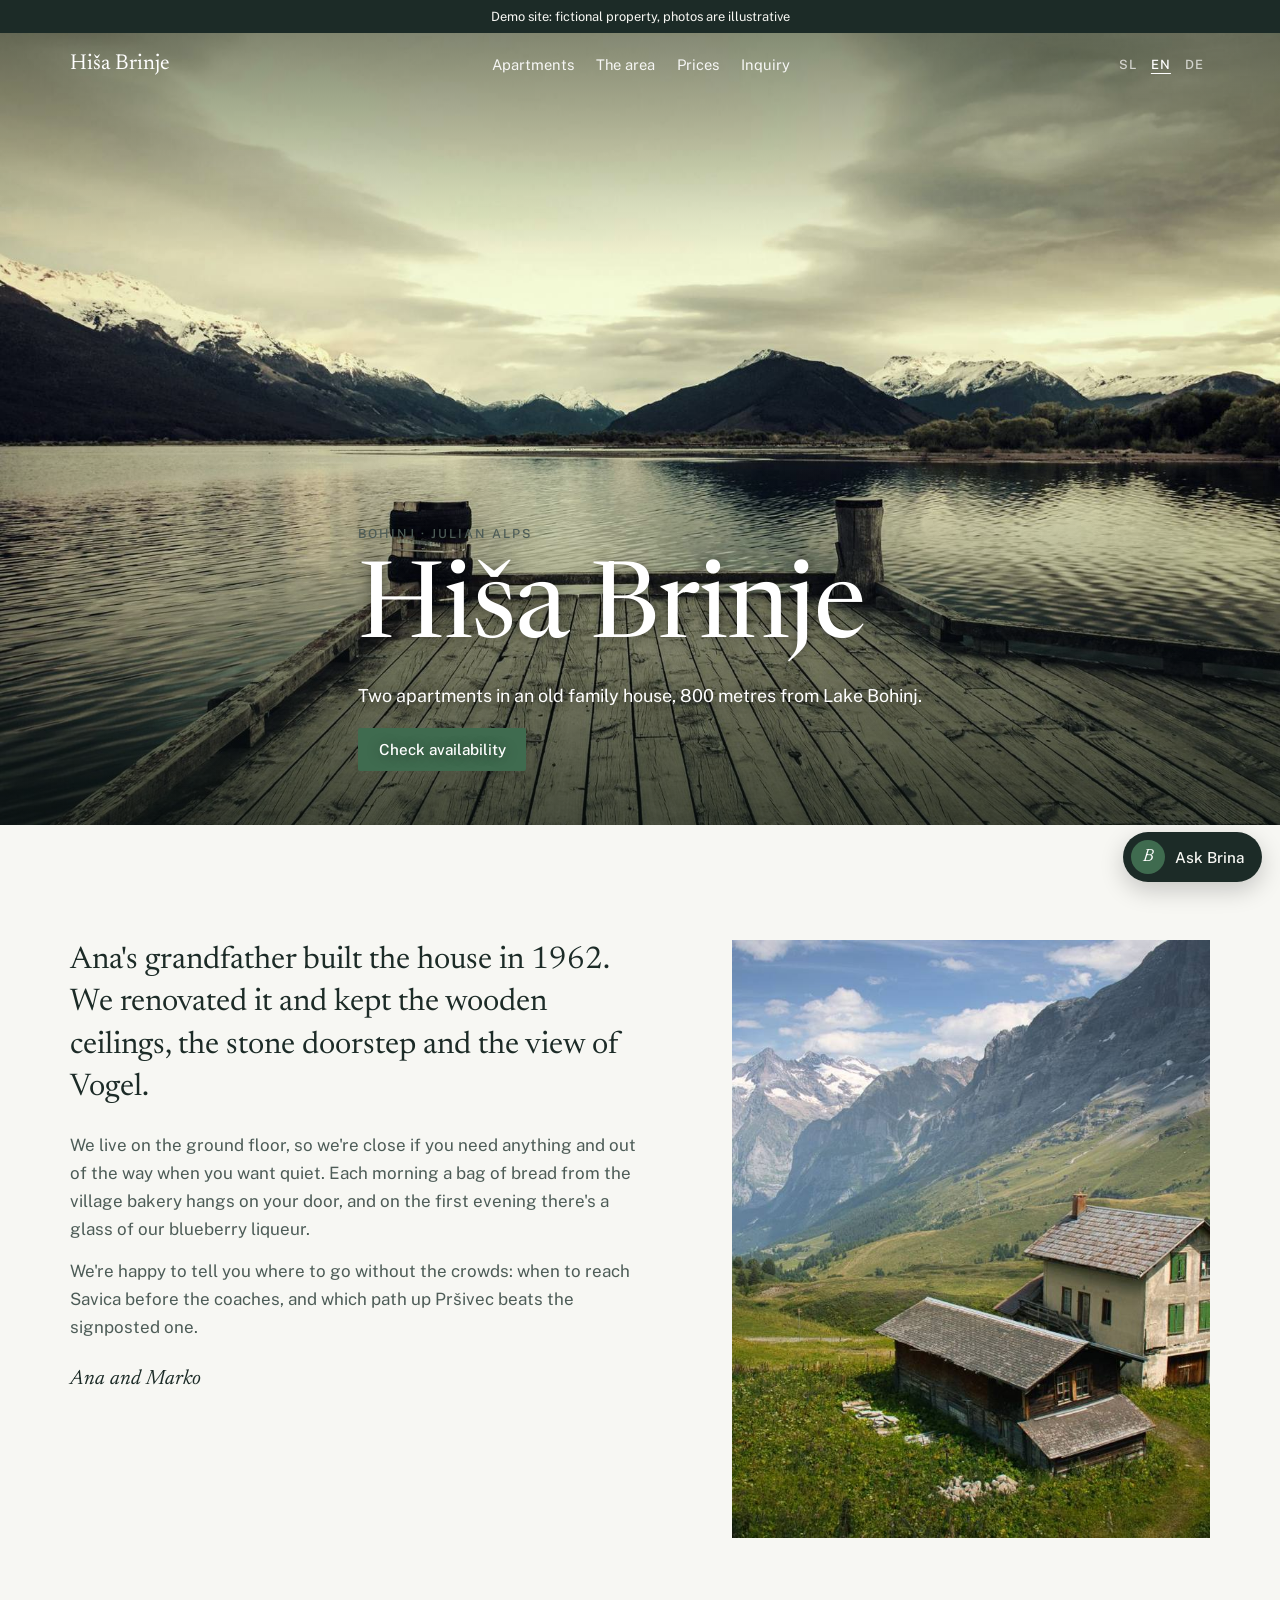
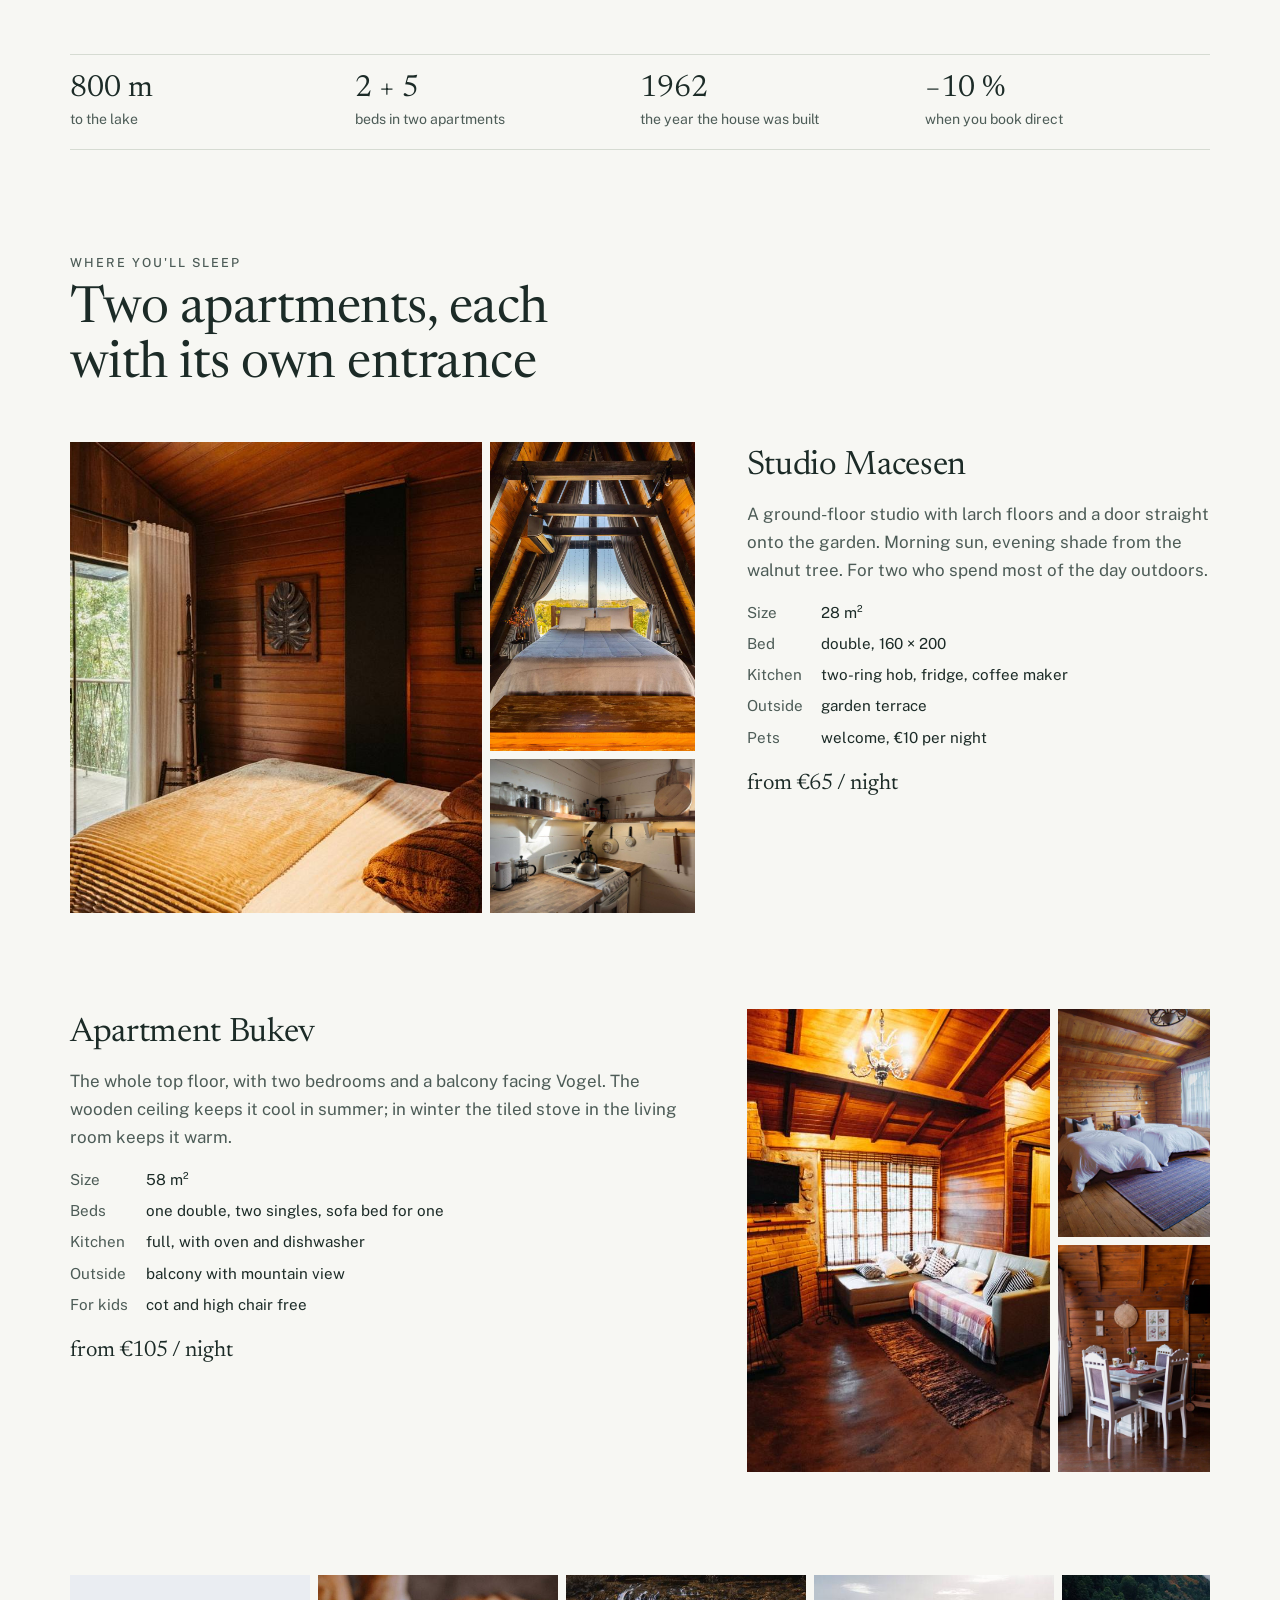
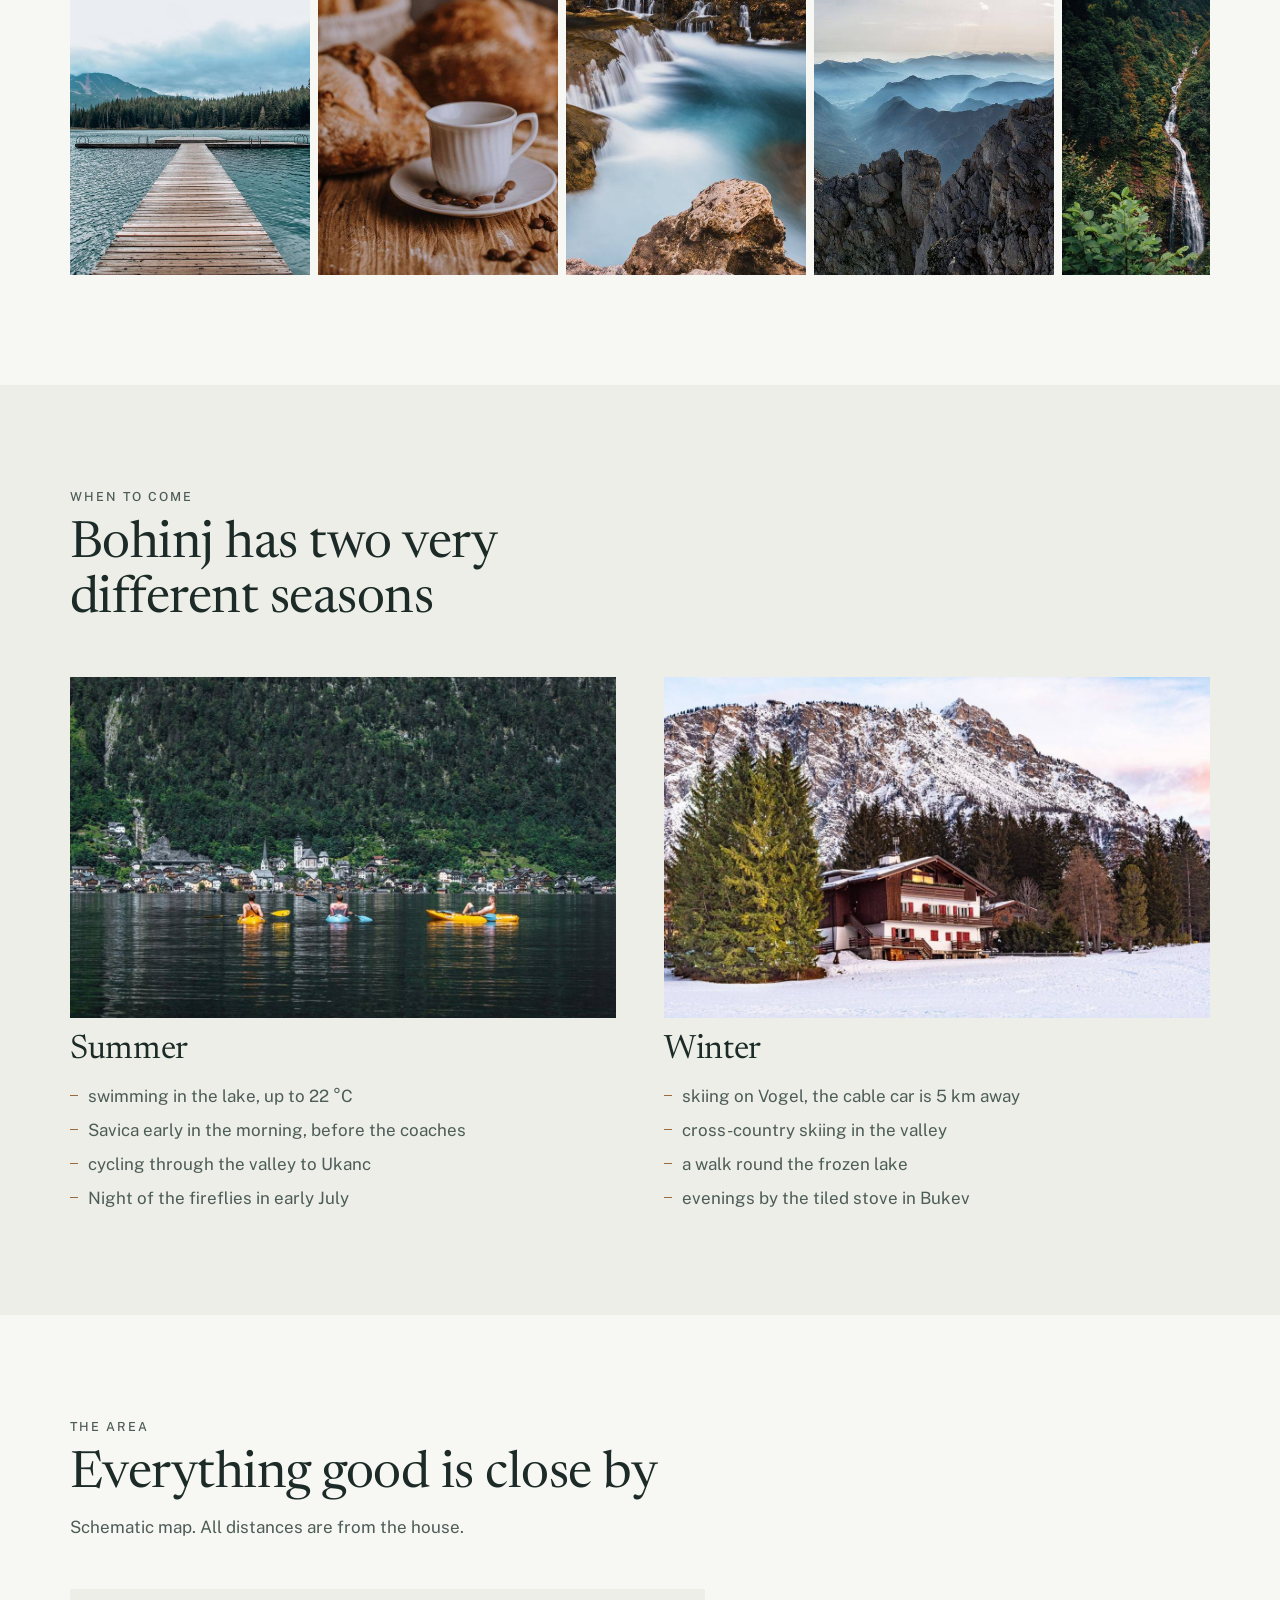
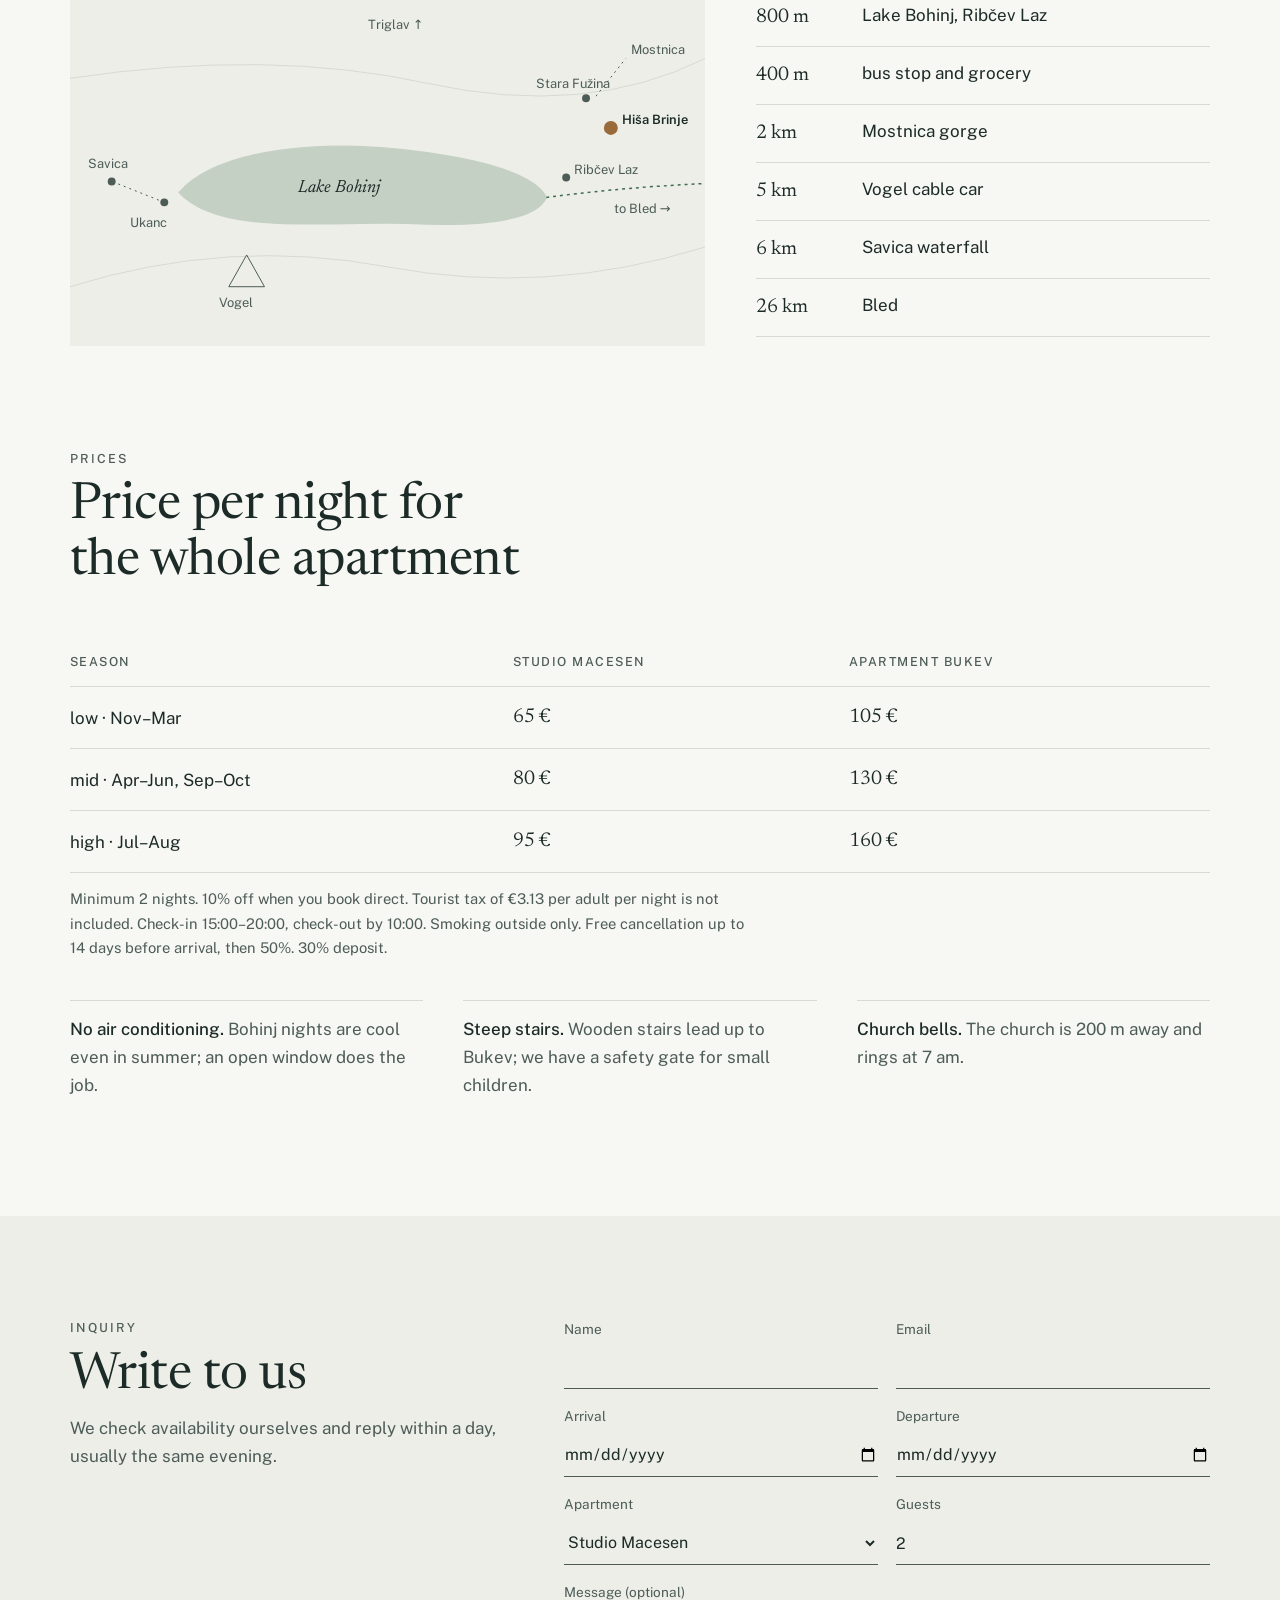
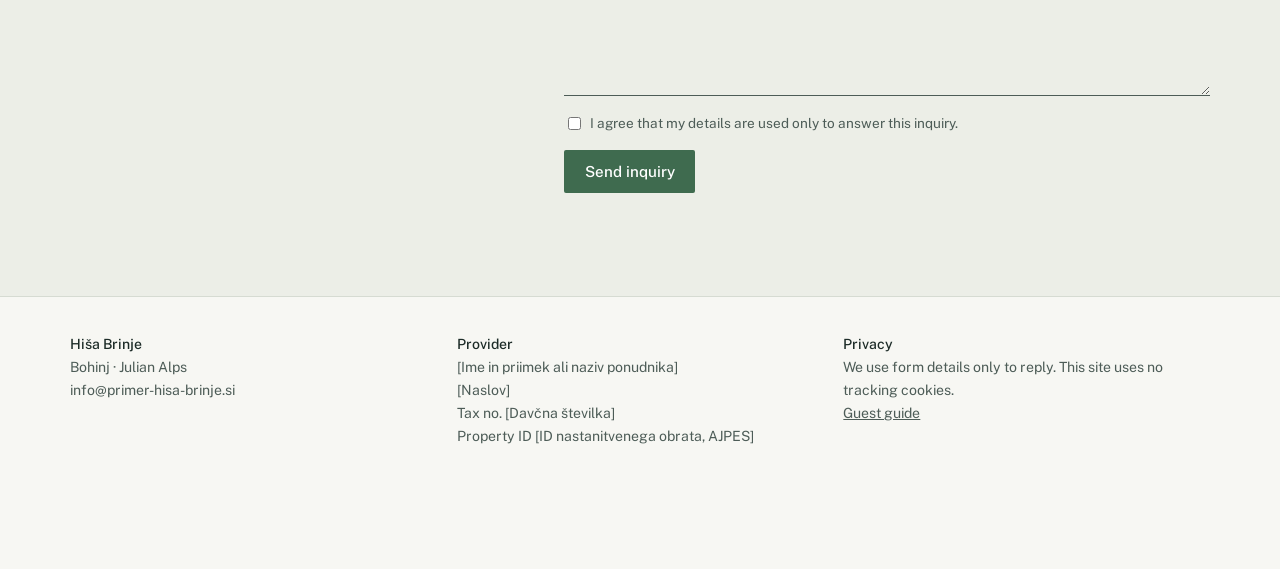
==== index.html @ 34c9d011 "Objavi demo stran Hiša Brinje in vodič za goste Co-Authored-By: Claude Opus 5.5 (1M context) <norepl" ====
<!doctype html>
<html lang="sl">
<head>
<meta charset="utf-8">
<meta name="viewport" content="width=device-width, initial-scale=1, viewport-fit=cover">
<title>Hiša Brinje Bohinj</title>
<meta name="claude:viewport-fit-sides" content="cover">
<meta name="description" content="Dva apartmaja v Bohinju, 800 m od jezera. Demo stran.">
<!-- Na pravi strani pisave gostimo sami (GDPR); tukaj zaradi demota iz Google Fonts. -->
<link rel="preconnect" href="https://fonts.googleapis.com">
<link rel="preconnect" href="https://fonts.gstatic.com" crossorigin>
<link rel="stylesheet" href="https://fonts.googleapis.com/css2?family=Newsreader:ital,opsz,wght@0,6..72,400;0,6..72,500;1,6..72,400&family=Public+Sans:wght@400;500;600&display=swap">
<style>
/* Layout: photo-led editorial page. Full-bleed hero photo with text bottom-left, then left-aligned asymmetric sections; units as alternating photo/text rows; sticky price bar on phones; guest helper "Brina" bottom-right */
:root{
  --paper:#f7f7f3;       /* snow on limestone */
  --paper-2:#eceee7;
  --ink:#1c2b27;         /* spruce shadow */
  --ink-2:#4d5c57;
  --moss:#3f6b4f;        /* accent: Bohinj meadow moss */
  --moss-ink:#ffffff;
  --wood:#9a6a3a;        /* larch, used only for small marks */
  --rule:#d6dbd2;
  --ph-a:#c9d3cb; --ph-b:#aebdb2;
  --display:"Newsreader","Iowan Old Style",Palatino,Georgia,serif;
  --body:"Public Sans",system-ui,-apple-system,"Segoe UI",Roboto,Arial,sans-serif;
}
@media (prefers-color-scheme: dark){:root:not([data-theme="light"]){
  --paper:#141a18;--paper-2:#1b2320;--ink:#e8ece6;--ink-2:#a9b5ae;--moss:#8fbf9c;--moss-ink:#10241a;--wood:#cf9a63;--rule:#2c3632;--ph-a:#26322d;--ph-b:#31403a;color-scheme:dark}}
:root[data-theme="dark"]{
  --paper:#141a18;--paper-2:#1b2320;--ink:#e8ece6;--ink-2:#a9b5ae;--moss:#8fbf9c;--moss-ink:#10241a;--wood:#cf9a63;--rule:#2c3632;--ph-a:#26322d;--ph-b:#31403a;color-scheme:dark}
*{box-sizing:border-box}
[hidden]{display:none!important}
html{scroll-behavior:smooth}
@media (prefers-reduced-motion:reduce){html{scroll-behavior:auto}}
body{margin:0;background:var(--paper);color:var(--ink);font:17px/1.65 var(--body);-webkit-font-smoothing:antialiased}
img{max-width:100%;display:block}
.g{max-width:1180px;margin:0 auto;padding-left:max(20px,env(safe-area-inset-left,0px));padding-right:max(20px,env(safe-area-inset-right,0px))}
h1,h2,h3{font-family:var(--display);font-weight:400;line-height:1.08;margin:0;text-wrap:balance;letter-spacing:-.01em}
h2{font-size:clamp(2rem,4.4vw,3.2rem)}
h3{font-size:clamp(1.6rem,3vw,2.1rem)}
p{margin:0}
a{color:inherit}
:focus-visible{outline:2px solid var(--moss);outline-offset:3px}
.eyebrow{font-size:.78rem;letter-spacing:.16em;text-transform:uppercase;color:var(--ink-2);font-weight:500}
.btn{display:inline-flex;align-items:center;gap:.5em;border:0;border-radius:2px;padding:.85em 1.35em;font:500 .95rem var(--body);cursor:pointer;text-decoration:none;background:var(--moss);color:var(--moss-ink)}
.btn.line{background:transparent;color:inherit;box-shadow:inset 0 0 0 1px currentColor}
.demo-note{font-size:.8rem;text-align:center;padding:6px 16px;background:var(--ink);color:var(--paper)}

/* photo slots */
.ph{position:relative;background:linear-gradient(135deg,var(--ph-a),var(--ph-b));overflow:hidden}
.ph img{width:100%;height:100%;object-fit:cover}
.ph.empty::after{content:attr(data-cap);position:absolute;left:12px;bottom:10px;right:12px;font:italic .9rem var(--display);color:var(--ink-2)}

/* hero */
.hero{position:relative;min-height:min(88vh,820px);display:grid;align-items:end;color:#fff;isolation:isolate}
.hero .ph{position:absolute;inset:0;z-index:-2}
.hero::before{content:"";position:absolute;inset:0;z-index:-1;background:linear-gradient(180deg,rgba(10,20,16,.45) 0%,rgba(10,20,16,0) 28%,rgba(10,20,16,0) 50%,rgba(10,20,16,.62) 100%)}
.hero.noimg{color:var(--ink)}
.hero.noimg::before{display:none}
.topbar{position:absolute;top:0;left:0;right:0;padding-top:calc(14px + env(safe-area-inset-top,0px))}
.topbar .g{display:flex;justify-content:space-between;align-items:center;gap:16px;flex-wrap:wrap}
.mark{font-family:var(--display);font-size:1.35rem;text-decoration:none}
nav.links{display:flex;gap:22px;font-size:.92rem}
nav.links a{text-decoration:none;opacity:.92}
nav.links a:hover{opacity:1;text-decoration:underline;text-underline-offset:4px}
.lang{display:flex;gap:2px;font-size:.8rem}
.lang button{background:none;border:0;color:inherit;font:500 .8rem var(--body);padding:4px 6px;cursor:pointer;opacity:.7;letter-spacing:.08em}
.lang button[aria-pressed="true"]{opacity:1;text-decoration:underline;text-underline-offset:4px}
.hero-copy{padding-block:0 clamp(28px,6vh,64px);display:grid;gap:18px;max-width:720px}
.hero h1{font-size:clamp(3.2rem,9vw,6.6rem);line-height:.95}
.hero .sub{font-size:1.12rem;max-width:34em}
.hero:not(.noimg) .hero-copy{text-shadow:0 1px 14px rgba(0,0,0,.45)}
.hero .btn.line{color:inherit}
@media (max-width:760px){nav.links{display:none}}

/* host intro */
.intro{display:grid;grid-template-columns:minmax(0,1.1fr) minmax(0,.9fr);gap:clamp(28px,6vw,90px);padding-block:clamp(56px,9vw,120px);align-items:start}
.intro .lead{font-family:var(--display);font-size:clamp(1.45rem,2.6vw,1.95rem);line-height:1.35}
.intro .body{display:grid;gap:14px;color:var(--ink-2);max-width:34em}
.sig{font-family:var(--display);font-style:italic;font-size:1.3rem;color:var(--ink)}
.intro .ph{aspect-ratio:4/5}
.facts{display:grid;grid-template-columns:repeat(4,minmax(0,1fr));border-top:1px solid var(--rule);border-bottom:1px solid var(--rule)}
.facts div{padding:18px 16px 18px 0;display:grid;gap:2px}
.facts b{font-family:var(--display);font-weight:400;font-size:1.9rem;font-variant-numeric:tabular-nums;line-height:1.1}
.facts span{font-size:.88rem;color:var(--ink-2)}
@media (max-width:760px){.intro{grid-template-columns:1fr}.facts{grid-template-columns:repeat(2,minmax(0,1fr))}.facts div:nth-child(-n+2){border-bottom:1px solid var(--rule)}}

/* units */
section.block{padding-block:clamp(56px,8vw,110px)}
.head{display:grid;gap:10px;margin-bottom:clamp(28px,4vw,48px);max-width:640px}
.head p{color:var(--ink-2)}
.unit{display:grid;grid-template-columns:minmax(0,1.35fr) minmax(0,1fr);gap:clamp(20px,4vw,56px);align-items:start}
.unit + .unit{margin-top:clamp(56px,8vw,96px)}
.unit.flip .pics{order:2}
.pics{display:grid;grid-template-columns:2fr 1fr;grid-template-rows:1fr 1fr;gap:8px;aspect-ratio:3/2}
.pics > :first-child{grid-row:1/3}
.pics button .ph{width:100%;height:100%}
.pics button{all:unset;cursor:zoom-in;display:block}
.pics button:focus-visible{outline:2px solid var(--moss);outline-offset:2px}
.utext{display:grid;gap:16px;padding-top:6px}
.utext .story{color:var(--ink-2)}
dl.spec{display:grid;grid-template-columns:auto 1fr;gap:6px 18px;margin:0;font-size:.95rem}
dl.spec dt{color:var(--ink-2)}
dl.spec dd{margin:0}
.from{font-family:var(--display);font-size:1.4rem}
.from small{font-family:var(--body);font-size:.85rem;color:var(--ink-2)}
@media (max-width:760px){.unit,.unit.flip{grid-template-columns:1fr}.unit.flip .pics{order:0}}

/* gallery strip */
.strip{display:grid;grid-auto-flow:column;grid-auto-columns:minmax(240px,32%);gap:8px;overflow-x:auto;scroll-snap-type:x mandatory;padding-bottom:8px}
.strip .ph{aspect-ratio:4/5;scroll-snap-align:start}
.strip button{all:unset;cursor:zoom-in;display:block}

/* seasons */
.seasons{display:grid;grid-template-columns:repeat(2,minmax(0,1fr));gap:clamp(20px,4vw,48px)}
.season{display:grid;gap:14px}
.season .ph{aspect-ratio:16/10}
.season ul{margin:0;padding:0;list-style:none;display:grid;gap:6px}
.season li{padding-left:18px;position:relative;color:var(--ink-2)}
.season li::before{content:"";position:absolute;left:0;top:.75em;width:8px;height:1px;background:var(--wood)}
@media (max-width:760px){.seasons{grid-template-columns:1fr}}

/* area map */
.area{display:grid;grid-template-columns:minmax(0,1.4fr) minmax(0,1fr);gap:clamp(20px,4vw,56px);align-items:start}
.map{background:var(--paper-2);border-radius:2px;overflow-x:auto}
.map svg{display:block;width:100%;min-width:520px;height:auto}
.map text{font-family:var(--body);font-size:13px;fill:var(--ink-2)}
.map .big{font-family:var(--display);font-size:18px;font-style:italic;fill:var(--ink)}
.dist{margin:0;padding:0;list-style:none}
.dist li{display:grid;grid-template-columns:5.5em 1fr;gap:12px;padding:12px 0;border-bottom:1px solid var(--rule)}
.dist b{font-family:var(--display);font-weight:400;font-size:1.25rem;font-variant-numeric:tabular-nums}
@media (max-width:760px){.area{grid-template-columns:1fr}}

/* prices */
.tablebox{overflow-x:auto}
table.prices{width:100%;border-collapse:collapse;font-variant-numeric:tabular-nums}
table.prices th,table.prices td{text-align:left;padding:14px 18px 14px 0;border-bottom:1px solid var(--rule);white-space:nowrap}
table.prices th{font-size:.78rem;letter-spacing:.12em;text-transform:uppercase;color:var(--ink-2);font-weight:500}
table.prices td.n{font-family:var(--display);font-size:1.25rem}
.pnote{color:var(--ink-2);font-size:.92rem;margin-top:14px;max-width:46em}
.know{display:grid;grid-template-columns:repeat(auto-fit,minmax(260px,1fr));gap:0 40px;margin-top:40px}
.know p{padding:14px 0;border-top:1px solid var(--rule);color:var(--ink-2)}
.know b{color:var(--ink);font-weight:500}

/* inquiry */
.inq-wrap > *{align-self:start;align-content:start}
.inq-wrap{display:grid;grid-template-columns:minmax(0,.8fr) minmax(0,1.2fr);gap:clamp(24px,5vw,72px)}
form.inq{display:grid;grid-template-columns:repeat(2,minmax(0,1fr));gap:16px 18px}
form.inq label{display:grid;gap:6px;font-size:.85rem;color:var(--ink-2)}
form.inq .full{grid-column:1/-1}
input,select,textarea{font:1rem var(--body);padding:11px 0;border:0;border-bottom:1px solid var(--ink-2);background:transparent;color:var(--ink);width:100%;min-width:0;border-radius:0}
select{padding-right:8px}
textarea{min-height:86px;resize:vertical}
input:focus,select:focus,textarea:focus{outline:none;border-bottom-color:var(--moss);box-shadow:0 1px 0 var(--moss)}
.consent{display:flex!important;gap:10px;align-items:flex-start;font-size:.88rem}
.consent input{width:auto;margin-top:5px}
.out{grid-column:1/-1;background:var(--paper-2);padding:14px 16px;display:grid;gap:10px;font-size:.95rem}
.out pre{white-space:pre-wrap;margin:0;font:.88rem/1.5 ui-monospace,Menlo,Consolas,monospace}
@media (max-width:760px){.inq-wrap,form.inq{grid-template-columns:1fr}}

footer{border-top:1px solid var(--rule);padding-block:36px 120px;font-size:.88rem;color:var(--ink-2)}
footer .cols{display:grid;grid-template-columns:repeat(auto-fit,minmax(220px,1fr));gap:20px}
footer b{color:var(--ink);font-weight:500}

/* sticky price bar (phones) */
.bar{position:fixed;left:0;right:0;bottom:0;z-index:15;background:var(--paper);border-top:1px solid var(--rule);padding:10px max(16px,env(safe-area-inset-right,0px)) calc(10px + env(safe-area-inset-bottom,0px)) max(16px,env(safe-area-inset-left,0px));display:none;justify-content:space-between;align-items:center;gap:12px}
.bar span{font-family:var(--display);font-size:1.15rem}
@media (max-width:760px){.bar{display:flex}}

/* lightbox */
.lb{position:fixed;inset:0;z-index:40;background:rgba(8,12,10,.92);display:grid;place-items:center;padding:calc(24px + env(safe-area-inset-top,0px)) max(16px,env(safe-area-inset-right,0px)) calc(24px + env(safe-area-inset-bottom,0px)) max(16px,env(safe-area-inset-left,0px))}
.lb img{max-height:82vh;width:auto;max-width:100%}
.lb p{color:#e8ece6;font:italic 1rem var(--display);margin-top:10px;text-align:center}
.lb button{position:absolute;background:none;border:0;color:#fff;font-size:2rem;cursor:pointer;padding:10px}
.lb .x{top:calc(8px + env(safe-area-inset-top,0px));right:calc(8px + env(safe-area-inset-right,0px))}
.lb .pv{left:calc(4px + env(safe-area-inset-left,0px));top:50%}
.lb .nx{right:calc(4px + env(safe-area-inset-right,0px));top:50%}

/* guest helper */
.ask{position:fixed;right:calc(18px + env(safe-area-inset-right,0px));bottom:calc(18px + env(safe-area-inset-bottom,0px));z-index:20;display:flex;align-items:center;gap:10px;background:var(--ink);color:var(--paper);border:0;border-radius:999px;padding:8px 18px 8px 8px;font:500 .95rem var(--body);cursor:pointer;box-shadow:0 8px 24px rgba(0,0,0,.2)}
.ask .av{width:34px;height:34px;border-radius:50%;background:var(--moss);color:var(--moss-ink);display:grid;place-items:center;font:italic 1.1rem var(--display)}
@media (max-width:760px){.ask{bottom:calc(74px + env(safe-area-inset-bottom,0px))}}
.chat{position:fixed;right:calc(18px + env(safe-area-inset-right,0px));bottom:calc(80px + env(safe-area-inset-bottom,0px));z-index:30;width:min(390px,calc(100vw - 32px));height:min(600px,calc(100vh - 120px));background:var(--paper);border:1px solid var(--rule);box-shadow:0 18px 48px rgba(0,0,0,.25);display:flex;flex-direction:column;overflow:hidden;border-radius:6px}
@media (max-width:760px){.chat{right:0;left:0;bottom:0;width:auto;height:calc(100% - 40px - env(safe-area-inset-top,0px));border-radius:12px 12px 0 0;padding-bottom:env(safe-area-inset-bottom,0px)}}
.chat header{display:flex;gap:12px;align-items:center;padding:14px 16px;border-bottom:1px solid var(--rule)}
.chat header .av{width:40px;height:40px;border-radius:50%;background:var(--moss);color:var(--moss-ink);display:grid;place-items:center;font:italic 1.3rem var(--display);flex:none}
.chat header div{flex:1;min-width:0}
.chat header b{font-family:var(--display);font-weight:400;font-size:1.2rem;display:block;line-height:1.2}
.chat header small{color:var(--ink-2);font-size:.78rem}
.chat .x{background:none;border:0;color:var(--ink-2);font-size:1.6rem;cursor:pointer;line-height:1}
.msgs{flex:1;overflow-y:auto;padding:16px;display:flex;flex-direction:column;gap:10px}
.m{max-width:88%;font-size:.95rem;line-height:1.5;white-space:pre-line}
.m.bot{align-self:flex-start}
.m.bot .txt{background:var(--paper-2);padding:10px 13px;border-radius:2px 14px 14px 14px}
.m.me{align-self:flex-end;background:var(--moss);color:var(--moss-ink);padding:9px 13px;border-radius:14px 2px 14px 14px}
.m .acts{display:flex;flex-wrap:wrap;gap:6px;margin-top:8px}
.m .acts button{background:none;border:1px solid var(--moss);color:var(--moss);border-radius:999px;padding:5px 12px;font:500 .82rem var(--body);cursor:pointer}
.quote{margin-top:8px;border-top:1px solid var(--rule);padding-top:8px;display:grid;gap:3px;font-variant-numeric:tabular-nums}
.quote div{display:flex;justify-content:space-between;gap:12px}
.typing{display:inline-flex;gap:4px;padding:12px 14px;background:var(--paper-2);border-radius:2px 14px 14px 14px}
.typing i{width:6px;height:6px;border-radius:50%;background:var(--ink-2);opacity:.4}
@media (prefers-reduced-motion:no-preference){.typing i{animation:bl 1s infinite}.typing i:nth-child(2){animation-delay:.15s}.typing i:nth-child(3){animation-delay:.3s}@keyframes bl{50%{opacity:1}}}
.chips{display:flex;gap:6px;overflow-x:auto;padding:0 16px 10px}
.chips button{flex:none;background:var(--paper-2);border:0;color:var(--ink);border-radius:999px;padding:7px 12px;font:.84rem var(--body);cursor:pointer}
.chat form{display:flex;gap:8px;padding:10px 12px 12px;border-top:1px solid var(--rule)}
.chat form input{border:1px solid var(--rule);border-radius:999px;padding:10px 14px;background:var(--paper)}
.chat form button{background:var(--moss);color:var(--moss-ink);border:0;border-radius:999px;padding:0 16px;font:500 .9rem var(--body);cursor:pointer}
.ainote{font-size:.72rem;color:var(--ink-2);padding:0 16px 8px}
</style>
</head>
<body>

<div class="demo-note" data-t="demo"></div>

<header class="hero" id="top">
  <div class="ph" data-img="hero"></div>
  <div class="topbar"><div class="g">
    <a class="mark" href="#top" data-c="name"></a>
    <nav class="links" aria-label="Navigacija">
      <a href="#apartmaji" data-t="navUnits"></a><a href="#okolica" data-t="navArea"></a><a href="#cene" data-t="navPrices"></a><a href="#povprasevanje" data-t="navInq"></a>
    </nav>
    <div class="lang" role="group" aria-label="Jezik / Language"><button type="button" data-lang="sl">SL</button><button type="button" data-lang="en">EN</button><button type="button" data-lang="de">DE</button></div>
  </div></div>
  <div class="g"><div class="hero-copy">
    <p class="eyebrow" data-c="place"></p>
    <h1 data-c="name"></h1>
    <p class="sub" data-c="tagline"></p>
    <div><a class="btn" href="#povprasevanje" data-t="ctaCheck"></a></div>
  </div></div>
</header>

<main>
  <div class="g">
    <section class="intro">
      <div style="display:grid;gap:22px">
        <p class="lead" data-c="hostLead"></p>
        <div class="body" id="hostBody"></div>
        <p class="sig" data-c="hostSig"></p>
      </div>
      <div class="ph" data-img="hosts"></div>
    </section>
    <div class="facts" id="facts"></div>
  </div>

  <section class="block" id="apartmaji"><div class="g">
    <div class="head"><p class="eyebrow" data-t="unitsEyebrow"></p><h2 data-t="unitsTitle"></h2></div>
    <div id="units"></div>
  </div></section>

  <section class="block" style="padding-top:0"><div class="g">
    <div class="strip" id="strip" aria-label="Galerija"></div>
  </div></section>

  <section class="block" style="background:var(--paper-2)"><div class="g">
    <div class="head"><p class="eyebrow" data-t="seasonEyebrow"></p><h2 data-t="seasonTitle"></h2></div>
    <div class="seasons" id="seasons"></div>
  </div></section>

  <section class="block" id="okolica"><div class="g">
    <div class="head"><p class="eyebrow" data-t="areaEyebrow"></p><h2 data-t="areaTitle"></h2><p data-c="areaIntro"></p></div>
    <div class="area">
      <div class="map" id="map"></div>
      <ul class="dist" id="dist"></ul>
    </div>
  </div></section>

  <section class="block" id="cene" style="padding-top:0"><div class="g">
    <div class="head"><p class="eyebrow" data-t="pricesEyebrow"></p><h2 data-t="pricesTitle"></h2></div>
    <div class="tablebox"><table class="prices" id="prices"></table></div>
    <p class="pnote" id="pnote"></p>
    <div class="know" id="know"></div>
  </div></section>

  <section class="block" id="povprasevanje" style="background:var(--paper-2)"><div class="g inq-wrap">
    <div class="head" style="margin:0"><p class="eyebrow" data-t="inqEyebrow"></p><h2 data-t="inqTitle"></h2><p data-t="inqSub"></p></div>
    <form class="inq" id="inq" novalidate>
      <label><span data-t="fName"></span><input id="fName" autocomplete="name"></label>
      <label><span data-t="fEmail"></span><input id="fEmail" type="email" autocomplete="email"></label>
      <label><span data-t="fFrom"></span><input id="fFrom" type="date"></label>
      <label><span data-t="fTo"></span><input id="fTo" type="date"></label>
      <label><span data-t="fUnit"></span><select id="fUnit"></select></label>
      <label><span data-t="fGuests"></span><input id="fGuests" type="number" min="1" max="6" value="2"></label>
      <label class="full"><span data-t="fMsg"></span><textarea id="fMsg"></textarea></label>
      <label class="full consent"><input id="fConsent" type="checkbox"><span data-t="fConsent"></span></label>
      <div class="full"><button class="btn" type="submit" data-t="fSend"></button></div>
      <div class="out" id="inqOut" hidden></div>
    </form>
  </div></section>
</main>

<footer><div class="g cols">
  <div><b data-c="name"></b><br><span data-c="place"></span><br><span id="contact"></span></div>
  <div id="legal"></div>
  <div><b data-t="privTitle"></b><br><span data-t="privText"></span><br><a href="vodic.html" data-t="guideLink"></a></div>
</div></footer>

<div class="bar"><span id="barPrice"></span><a class="btn" href="#povprasevanje" data-t="ctaCheck"></a></div>

<div class="lb" id="lb" hidden role="dialog" aria-modal="true" aria-label="Fotografija">
  <button class="x" type="button" id="lbX" aria-label="Zapri">×</button>
  <button class="pv" type="button" id="lbP" aria-label="Prejšnja">‹</button>
  <figure style="margin:0"><img id="lbImg" alt=""><p id="lbCap"></p></figure>
  <button class="nx" type="button" id="lbN" aria-label="Naslednja">›</button>
</div>

<button class="ask" type="button" id="askBtn" aria-expanded="false" aria-controls="chat"><span class="av">B</span><span data-t="askBtn"></span></button>
<div class="chat" id="chat" role="dialog" aria-label="Brina" hidden>
  <header><span class="av">B</span><div><b>Brina</b><small data-t="chatSub"></small></div><button class="x" type="button" id="chatX" aria-label="Zapri">×</button></header>
  <div class="msgs" id="msgs" aria-live="polite"></div>
  <div class="chips" id="chips"></div>
  <p class="ainote" data-t="aiNote"></p>
  <form id="chatForm"><input id="chatIn" autocomplete="off" aria-label="Vprašanje"><button type="submit" data-t="send"></button></form>
</div>

<!-- ======= PODATKI NASTANITVE: za novo stranko zamenjaj ta blok in slike v mapi slike/ ======= -->
<script id="site-data" type="application/json">
{
  "aiEndpoint": "",
  "formEndpoint": "",
  "email": "info@primer-hisa-brinje.si",
  "name": {"sl":"Hiša Brinje","en":"Hiša Brinje","de":"Hiša Brinje"},
  "place": {"sl":"Bohinj · Julijske Alpe","en":"Bohinj · Julian Alps","de":"Bohinj · Julische Alpen"},
  "tagline": {"sl":"Dva apartmaja v stari družinski hiši, 800 metrov od Bohinjskega jezera.","en":"Two apartments in an old family house, 800 metres from Lake Bohinj.","de":"Zwei Apartments in einem alten Familienhaus, 800 Meter vom Bohinjer See."},
  "hostLead": {"sl":"Hišo je leta 1962 postavil Anin dedek. Midva sva jo prenovila tako, da so ostali lesen strop, kamnit prag in pogled na Vogel.","en":"Ana's grandfather built the house in 1962. We renovated it and kept the wooden ceilings, the stone doorstep and the view of Vogel.","de":"Annas Großvater baute das Haus 1962. Wir haben es renoviert und die Holzdecken, die steinerne Schwelle und den Blick auf den Vogel behalten."},
  "hostBody": {
    "sl":["Živiva v pritličju, zato sva blizu, če kaj potrebujete, in daleč, ko želite mir. Zjutraj dobite na vrata vrečko kruha iz pekarne v vasi, ob prvem večeru pa kozarec domačega borovničevca.","Rada svetujeva, kam brez gneče: kdaj na Savico pred avtobusi in katera pot na Pršivec je lepša od tiste z oznakami."],
    "en":["We live on the ground floor, so we're close if you need anything and out of the way when you want quiet. Each morning a bag of bread from the village bakery hangs on your door, and on the first evening there's a glass of our blueberry liqueur.","We're happy to tell you where to go without the crowds: when to reach Savica before the coaches, and which path up Pršivec beats the signposted one."],
    "de":["Wir wohnen im Erdgeschoss: nah, wenn Sie etwas brauchen, und weit genug, wenn Sie Ruhe wollen. Morgens hängt eine Tüte Brot aus der Dorfbäckerei an Ihrer Tür, am ersten Abend gibt es ein Glas hausgemachten Heidelbeerlikör.","Gern sagen wir Ihnen, wohin ohne Gedränge: wann man vor den Bussen an der Savica ist und welcher Weg auf den Pršivec schöner ist als der markierte."]},
  "hostSig": {"sl":"Ana in Marko","en":"Ana and Marko","de":"Ana und Marko"},
  "facts": [
    {"v":"800 m","sl":"do jezera","en":"to the lake","de":"zum See"},
    {"v":"2 + 5","sl":"postelj v dveh apartmajih","en":"beds in two apartments","de":"Betten in zwei Apartments"},
    {"v":"1962","sl":"leto, ko je hiša nastala","en":"the year the house was built","de":"Baujahr des Hauses"},
    {"v":"−10 %","sl":"pri neposredni rezervaciji","en":"when you book direct","de":"bei Direktbuchung"}
  ],
  "units": [
    {"id":"studio","name":{"sl":"Studio Macesen","en":"Studio Macesen","de":"Studio Macesen"},
     "story":{"sl":"Pritlični studio z macesnovim podom in vrati naravnost na vrt. Zjutraj sonce, zvečer senca orehovega drevesa. Za dva, ki večino dneva preživita zunaj.","en":"A ground-floor studio with larch floors and a door straight onto the garden. Morning sun, evening shade from the walnut tree. For two who spend most of the day outdoors.","de":"Ein Studio im Erdgeschoss mit Lärchenboden und Tür direkt in den Garten. Morgensonne, abends Schatten vom Walnussbaum. Für zwei, die den Tag draußen verbringen."},
     "spec":{"sl":[["Velikost","28 m²"],["Postelja","zakonska, 160 × 200"],["Kuhinja","dve plošči, hladilnik, kavni aparat"],["Zunaj","terasa na vrt"],["Ljubljenčki","dobrodošli, 10 € na noč"]],
             "en":[["Size","28 m²"],["Bed","double, 160 × 200"],["Kitchen","two-ring hob, fridge, coffee maker"],["Outside","garden terrace"],["Pets","welcome, €10 per night"]],
             "de":[["Größe","28 m²"],["Bett","Doppelbett, 160 × 200"],["Küche","zwei Platten, Kühlschrank, Kaffeemaschine"],["Draußen","Gartenterrasse"],["Haustiere","willkommen, 10 € pro Nacht"]]},
     "guests":2,"imgs":["studio1","studio2","studio3"]},
    {"id":"druzinski","name":{"sl":"Apartma Bukev","en":"Apartment Bukev","de":"Apartment Bukev"},
     "story":{"sl":"Celo podstrešje z dvema spalnicama in balkonom proti Voglu. Pod lesenim stropom je poleti hladno, pozimi pa greje lončena peč v dnevni sobi.","en":"The whole top floor, with two bedrooms and a balcony facing Vogel. The wooden ceiling keeps it cool in summer; in winter the tiled stove in the living room keeps it warm.","de":"Das ganze Dachgeschoss mit zwei Schlafzimmern und Balkon Richtung Vogel. Unter der Holzdecke bleibt es im Sommer kühl, im Winter wärmt der Kachelofen im Wohnzimmer."},
     "spec":{"sl":[["Velikost","58 m²"],["Postelje","zakonska, dve ločeni, kavč za eno osebo"],["Kuhinja","polna, s pečico in pomivalnim strojem"],["Zunaj","balkon s pogledom na gore"],["Za otroke","posteljica in stolček brezplačno"]],
             "en":[["Size","58 m²"],["Beds","one double, two singles, sofa bed for one"],["Kitchen","full, with oven and dishwasher"],["Outside","balcony with mountain view"],["For kids","cot and high chair free"]],
             "de":[["Größe","58 m²"],["Betten","Doppelbett, zwei Einzelbetten, Schlafsofa für eine Person"],["Küche","komplett, mit Backofen und Spülmaschine"],["Draußen","Balkon mit Bergblick"],["Für Kinder","Babybett und Hochstuhl kostenlos"]]},
     "guests":5,"imgs":["bukev1","bukev2","bukev3"]}
  ],
  "gallery":["gal1","gal2","gal3","gal4","gal5"],
  "seasons":[
    {"img":"poletje","t":{"sl":"Poleti","en":"Summer","de":"Sommer"},
     "l":{"sl":["kopanje v jezeru, voda ima do 22 °C","zgodaj zjutraj na Savico, preden pridejo avtobusi","s kolesom po dolini do Ukanca","Noč kresnic v začetku julija"],"en":["swimming in the lake, up to 22 °C","Savica early in the morning, before the coaches","cycling through the valley to Ukanc","Night of the fireflies in early July"],"de":["Baden im See, bis 22 °C","früh morgens zur Savica, vor den Bussen","mit dem Rad durchs Tal nach Ukanc","Glühwürmchennacht Anfang Juli"]}},
    {"img":"zima","t":{"sl":"Pozimi","en":"Winter","de":"Winter"},
     "l":{"sl":["smučanje na Voglu, žičnica je 5 km od hiše","tek na smučeh po dolini","sprehod okoli zamrznjenega jezera","zvečer lončena peč v Bukvi"],"en":["skiing on Vogel, the cable car is 5 km away","cross-country skiing in the valley","a walk round the frozen lake","evenings by the tiled stove in Bukev"],"de":["Skifahren am Vogel, Seilbahn 5 km entfernt","Langlauf im Tal","Spaziergang um den gefrorenen See","abends am Kachelofen im Bukev"]}}
  ],
  "areaIntro":{"sl":"Shematski prikaz. Vse razdalje so od hiše.","en":"Schematic map. All distances are from the house.","de":"Schematische Karte. Alle Entfernungen ab Haus."},
  "dist":[
    {"v":"800 m","sl":"Bohinjsko jezero, Ribčev Laz","en":"Lake Bohinj, Ribčev Laz","de":"Bohinjer See, Ribčev Laz"},
    {"v":"400 m","sl":"avtobusna postaja in trgovina","en":"bus stop and grocery","de":"Bushaltestelle und Laden"},
    {"v":"2 km","sl":"korita Mostnice","en":"Mostnica gorge","de":"Mostnica-Klamm"},
    {"v":"5 km","sl":"žičnica Vogel","en":"Vogel cable car","de":"Vogel-Seilbahn"},
    {"v":"6 km","sl":"slap Savica","en":"Savica waterfall","de":"Savica-Wasserfall"},
    {"v":"26 km","sl":"Bled","en":"Bled","de":"Bled"}
  ],
  "seasonsPrice":[
    {"sl":"nizka · nov.–mar.","en":"low · Nov–Mar","de":"Nebensaison · Nov.–März","months":[11,12,1,2,3],"studio":65,"druzinski":105},
    {"sl":"srednja · apr.–jun., sep.–okt.","en":"mid · Apr–Jun, Sep–Oct","de":"Zwischensaison · Apr.–Juni, Sep.–Okt.","months":[4,5,6,9,10],"studio":80,"druzinski":130},
    {"sl":"visoka · jul.–avg.","en":"high · Jul–Aug","de":"Hauptsaison · Juli–Aug.","months":[7,8],"studio":95,"druzinski":160}
  ],
  "minNights":2,
  "directDiscount":0.10,
  "tax":3.13,
  "know":[
    {"b":{"sl":"Ni klime.","en":"No air conditioning.","de":"Keine Klimaanlage."},"t":{"sl":"Ponoči je v Bohinju tudi poleti sveže, odprto okno je dovolj.","en":"Bohinj nights are cool even in summer; an open window does the job.","de":"Die Nächte in Bohinj sind auch im Sommer kühl, ein offenes Fenster reicht."}},
    {"b":{"sl":"Strme stopnice.","en":"Steep stairs.","de":"Steile Treppe."},"t":{"sl":"Do Bukve vodijo lesene stopnice, za majhne otroke imamo zaščitna vratca.","en":"Wooden stairs lead up to Bukev; we have a safety gate for small children.","de":"Eine Holztreppe führt zum Bukev, für Kleinkinder gibt es ein Schutzgitter."}},
    {"b":{"sl":"Zvonovi.","en":"Church bells.","de":"Kirchenglocken."},"t":{"sl":"Cerkev je 200 m stran in zvoni ob 7. zjutraj.","en":"The church is 200 m away and rings at 7 am.","de":"Die Kirche ist 200 m entfernt und läutet um 7 Uhr."}}
  ],
  "rules":{"sl":"Prihod 15:00–20:00, odhod do 10:00. Kajenje samo zunaj. Brezplačna odpoved do 14 dni pred prihodom, nato 50 %. Predplačilo 30 %.","en":"Check-in 15:00–20:00, check-out by 10:00. Smoking outside only. Free cancellation up to 14 days before arrival, then 50%. 30% deposit.","de":"Anreise 15:00–20:00, Abreise bis 10:00. Rauchen nur draußen. Kostenlose Stornierung bis 14 Tage vor Anreise, danach 50 %. 30 % Anzahlung."},
  "legal":{"provider":"[Ime in priimek ali naziv ponudnika]","address":"[Naslov]","taxId":"[Davčna številka]","rno":"[ID nastanitvenega obrata, AJPES]"},
  "images":{
    "hero":{"src":"slike/hero.jpg","sl":"Jutro ob jezeru","en":"Morning by the lake","de":"Morgen am See"},
    "hosts":{"src":"slike/gostitelja.jpg","sl":"Hiša Brinje z vrta","en":"The house from the garden","de":"Das Haus vom Garten aus"},
    "studio1":{"src":"slike/studio-1.jpg","sl":"Studio z vrati na vrt","en":"The studio with its garden door","de":"Das Studio mit Gartentür"},
    "studio2":{"src":"slike/studio-2.jpg","sl":"Postelja pod oknom","en":"The bed under the window","de":"Das Bett unter dem Fenster"},
    "studio3":{"src":"slike/studio-3.jpg","sl":"Čajna kuhinja","en":"The kitchenette","de":"Die Kochnische"},
    "bukev1":{"src":"slike/bukev-1.jpg","sl":"Dnevna soba z lesenim stropom","en":"Living room under the wooden ceiling","de":"Wohnzimmer unter der Holzdecke"},
    "bukev2":{"src":"slike/bukev-2.jpg","sl":"Spalnica","en":"Bedroom","de":"Schlafzimmer"},
    "bukev3":{"src":"slike/bukev-3.jpg","sl":"Jedilni kot","en":"The dining corner","de":"Die Essecke"},
    "gal1":{"src":"slike/galerija-1.jpg","sl":"Pot ob jezeru","en":"Lakeside path","de":"Uferweg"},
    "gal2":{"src":"slike/galerija-2.jpg","sl":"Kruh iz vaške pekarne","en":"Bread from the village bakery","de":"Brot aus der Dorfbäckerei"},
    "gal3":{"src":"slike/galerija-3.jpg","sl":"Korita Mostnice","en":"Mostnica gorge","de":"Mostnica-Klamm"},
    "gal4":{"src":"slike/galerija-4.jpg","sl":"Gore nad dolino","en":"Mountains above the valley","de":"Berge über dem Tal"},
    "gal5":{"src":"slike/galerija-5.jpg","sl":"Slap v gozdu","en":"Waterfall in the forest","de":"Wasserfall im Wald"},
    "poletje":{"src":"slike/poletje.jpg","sl":"Poletje na jezeru","en":"Summer on the lake","de":"Sommer am See"},
    "zima":{"src":"slike/zima.jpg","sl":"Zima v dolini","en":"Winter in the valley","de":"Winter im Tal"}
  },
  "faq":[
    {"id":"checkin","k":"prihod odhod check in out ura kdaj prispem prijava kljuc arrive arrival leave key anreise abreise uhrzeit ankommen schlussel",
     "a":{"sl":"Prihod je med 15:00 in 20:00, odhod do 10:00. Če pridete kasneje, nama napišite in ključ pustiva v skrinjici s kodo.","en":"Check-in is 15:00–20:00 and check-out by 10:00. Arriving later? Let us know and we'll leave the key in a code box.","de":"Anreise 15:00–20:00, Abreise bis 10:00. Später da? Schreiben Sie uns, dann liegt der Schlüssel in einer Codebox."}},
    {"id":"parking","k":"parkiranje parkirisce avto parking park car garaza parken parkplatz auto",
     "a":{"sl":"Vsak apartma ima brezplačno parkirno mesto ob hiši. Ob jezeru so parkirišča poleti plačljiva, zato je bolje peš (10 minut).","en":"Each apartment has a free parking space by the house. Lakeside parking is paid in summer, so walking (10 minutes) is easier.","de":"Jedes Apartment hat einen kostenlosen Parkplatz am Haus. Am See ist Parken im Sommer kostenpflichtig, zu Fuß sind es 10 Minuten."}},
    {"id":"pets","k":"pes psa psom pse ljubljencek macka zival dog dogs pet pets cat hund hunde haustier katze",
     "a":{"sl":"Psi so dobrodošli v Studiu Macesen (10 € na noč), na vrtu je sklednica za vodo. V Bukvi žal ne.","en":"Dogs are welcome in Studio Macesen (€10 per night), and there's a water bowl in the garden. Not in Bukev, sorry.","de":"Hunde sind im Studio Macesen willkommen (10 € pro Nacht), im Garten steht ein Wassernapf. Im Bukev leider nicht."}},
    {"id":"wifi","k":"wifi internet geslo password wlan passwort",
     "a":{"sl":"Wi-Fi je brezplačen v obeh apartmajih (okoli 50 Mbit/s). Geslo je v vodiču za goste.","en":"Wi-Fi is free in both apartments (about 50 Mbit/s). The password is in the guest guide.","de":"WLAN ist in beiden Apartments kostenlos (ca. 50 Mbit/s). Das Passwort steht im Gästeführer."}},
    {"id":"tax","k":"taksa turisticna tax tourist kurtaxe",
     "a":{"sl":"Turistična taksa je 3,13 € na odraslo osebo na noč, otroci od 7 do 18 let plačajo polovico, mlajši nič.","en":"Tourist tax is €3.13 per adult per night; children aged 7–18 pay half, younger children nothing.","de":"Die Kurtaxe beträgt 3,13 € pro Erwachsenem und Nacht, Kinder von 7 bis 18 zahlen die Hälfte, jüngere nichts."}},
    {"id":"food","k":"zajtrk hrana restavracija jesti trgovina kruh breakfast food restaurant eat shop grocery bread fruhstuck essen laden einkaufen brot",
     "a":{"sl":"Zajtrka ne kuhava, vsako jutro pa vam na vrata obesiva kruh iz vaške pekarne. Trgovina je 400 m stran. Za večerjo priporočava Gostilno [ime], kjer imajo domače štruklje.","en":"We don't cook breakfast, but each morning we hang fresh bread from the village bakery on your door. The grocery is 400 m away. For dinner we like Gostilna [name] for its homemade štruklji.","de":"Frühstück kochen wir nicht, aber jeden Morgen hängt Brot aus der Dorfbäckerei an Ihrer Tür. Der Laden ist 400 m entfernt. Zum Abendessen empfehlen wir Gostilna [Name] mit hausgemachten Štruklji."}},
    {"id":"lake","k":"jezero kopanje plaza dalec voda lake swim swimming beach far water see baden strand weit",
     "a":{"sl":"Do jezera je 800 m, okoli 10 minut hoje. Najlepše mesto za kopanje je na južni strani, kjer je manj ljudi.","en":"The lake is 800 m away, about a 10-minute walk. The south shore is the nicest place to swim, with fewer people.","de":"Der See ist 800 m entfernt, etwa 10 Minuten zu Fuß. Am schönsten badet man am Südufer, dort ist weniger los."}},
    {"id":"cancel","k":"odpoved odpovem storno vracilo cancel cancellation refund stornierung absagen",
     "a":{"sl":"Odpoved je brezplačna do 14 dni pred prihodom, kasneje zaračunava 50 % cene.","en":"Cancellation is free up to 14 days before arrival; after that we charge 50%.","de":"Bis 14 Tage vor Anreise kostenlos stornierbar, danach berechnen wir 50 %."}},
    {"id":"kids","k":"otrok otroci posteljica dojencek child children kid kids baby cot crib kind kinder babybett",
     "a":{"sl":"Otroška posteljica in stolček sta v Bukvi brezplačna. Na stopnicah so zaščitna vratca.","en":"A cot and high chair are free in Bukev, and there's a safety gate on the stairs.","de":"Babybett und Hochstuhl sind im Bukev kostenlos, an der Treppe gibt es ein Schutzgitter."}},
    {"id":"travel","k":"avtobus vlak letalisce prevoz pot pridem bus train airport transfer reach anfahrt zug flughafen",
     "a":{"sl":"Z avtom iz Ljubljane približno 1 ura in 15 minut. Avtobus iz Ljubljane in z Bleda ustavi 400 m od hiše. Letališče Ljubljana je 55 km stran.","en":"By car from Ljubljana about 1 h 15 min. Buses from Ljubljana and Bled stop 400 m from the house. Ljubljana airport is 55 km away.","de":"Mit dem Auto ab Ljubljana ca. 1 Std. 15 Min. Busse aus Ljubljana und Bled halten 400 m vom Haus. Flughafen Ljubljana 55 km."}},
    {"id":"pay","k":"placilo placam kartica gotovina nakazilo predplacilo payment pay card cash deposit zahlung karte bar anzahlung",
     "a":{"sl":"Za potrditev prosiva 30 % predplačila z nakazilom, ostalo plačate ob prihodu z nakazilom ali gotovino.","en":"We ask for a 30% deposit by bank transfer to confirm; the rest is paid on arrival by transfer or cash.","de":"Zur Bestätigung bitten wir um 30 % Anzahlung per Überweisung, den Rest bei Ankunft per Überweisung oder bar."}},
    {"id":"bikes","k":"kolo kolesa smuci shramba bike bikes ski skis storage fahrrad rad ski",
     "a":{"sl":"Za kolesa in smuči je zaklenjena drvarnica, kjer jih lahko tudi operete.","en":"Bikes and skis go in the locked woodshed, where you can also hose them down.","de":"Fahrräder und Ski kommen in die abschließbare Holzhütte, dort kann man sie auch abspritzen."}},
    {"id":"hike","k":"izlet pohod hoja hrib gora savica vogel triglav hike hiking walk trip mountain wandern ausflug berg",
     "a":{"sl":"Najljubši izleti: zjutraj na Savico (550 stopnic), korita Mostnice (2 km od hiše) in z žičnico na Vogel za razgled na Triglav. Zemljevid je spodaj na strani.","en":"Our favourites: Savica early in the morning (550 steps), the Mostnica gorge (2 km away) and the Vogel cable car for a view of Triglav. There's a map further down the page.","de":"Unsere Favoriten: früh zur Savica (550 Stufen), die Mostnica-Klamm (2 km) und mit der Seilbahn auf den Vogel mit Blick auf den Triglav. Eine Karte finden Sie weiter unten."}},
    {"id":"smoke","k":"kajenje kadim cigareta smoke smoking rauchen",
     "a":{"sl":"Kajenje je dovoljeno samo zunaj, na vrtu je pepelnik.","en":"Smoking is outside only; there's an ashtray in the garden.","de":"Rauchen nur draußen, im Garten steht ein Aschenbecher."}},
    {"id":"heat","k":"klima ogrevanje vroce mraz pec air conditioning heating hot cold klimaanlage heizung",
     "a":{"sl":"Klime ni, ker so noči v Bohinju sveže. Pozimi greje centralno ogrevanje, v Bukvi tudi lončena peč.","en":"There's no air conditioning because Bohinj nights are cool. In winter there's central heating, plus a tiled stove in Bukev.","de":"Keine Klimaanlage, die Nächte sind kühl. Im Winter gibt es Zentralheizung, im Bukev zusätzlich einen Kachelofen."}}
  ]
}
</script>

<script>
(function(){
"use strict";
var S = JSON.parse(document.getElementById("site-data").textContent);
var T = {
 sl:{demo:"Demo stran: izmišljena nastanitev, fotografije so ponazoritev",navUnits:"Apartmaja",navArea:"Okolica",navPrices:"Cene",navInq:"Povpraševanje",ctaCheck:"Preveri prost termin",unitsEyebrow:"Kje boste spali",unitsTitle:"Dva apartmaja, vsak s svojim vhodom",seasonEyebrow:"Kdaj priti",seasonTitle:"Bohinj ima dve zelo različni sezoni",areaEyebrow:"Okolica",areaTitle:"Vse lepo je blizu",pricesEyebrow:"Cene",pricesTitle:"Cena za cel apartma na noč",inqEyebrow:"Povpraševanje",inqTitle:"Napišite nama",inqSub:"Proste termine preveriva sama in odgovoriva v enem dnevu, običajno še isti večer.",fName:"Ime",fEmail:"E-pošta",fFrom:"Prihod",fTo:"Odhod",fUnit:"Apartma",fGuests:"Število oseb",fMsg:"Sporočilo (neobvezno)",fConsent:"Strinjam se, da podatke uporabita samo za odgovor na to povpraševanje.",fSend:"Pošlji povpraševanje",privTitle:"Zasebnost",privText:"Podatke iz obrazca uporabiva samo za odgovor. Stran ne uporablja piškotkov za sledenje.",guideLink:"Vodič za goste",legalT:"Ponudnik",taxT:"Davčna št.",rnoT:"ID obrata",season:"Sezona",from:"od {p} € / noč",pnote:"Najmanj {n} noči. Pri neposredni rezervaciji 10 % popusta. Turistična taksa {t} € na odraslo osebo na noč ni vključena. {r}",askBtn:"Vprašajte Brino",chatSub:"AI pomočnica Hiše Brinje",aiNote:"Brina je AI program in odgovarja iz podatkov gostiteljev. Rezervacijo vedno potrdita Ana in Marko.",send:"Pošlji",need:"Vpišite ime, veljaven e-naslov in označite soglasje.",ready:"Povpraševanje je pripravljeno. Pošljite ga na {e} (besedilo spodaj).",copy:"Kopiraj besedilo",copied:"Kopirano",sent:"Hvala! Odgovoriva v enem dnevu.",
  hello:"Pozdravljeni, jaz sem Brina, AI pomočnica Ane in Marka. Lahko vam izračunam ceno za vaše datume ali odgovorim na vprašanja o hiši in okolici.",
  chips:["Cena za moje datume","Kje parkiram?","Ali lahko pride pes?","Kaj početi?","Piši gostiteljema"],
  askDates:"Za katere datume? Napišite na primer: 12. 7. do 15. 7., 2 osebi.",
  quoteHead:"{d1} – {d2}, {n} noči, {g} {gw}:",guest1:"oseba",guestN:"osebe",
  quoteDirect:"z 10 % popustom",quoteTax:"turistična taksa",quoteNote:"Ali je termin prost, preverita Ana in Marko.",
  tooMany:"Za {g} oseb je primerna samo Bukev (do 5 oseb). Za več oseb nama pišite.",tooManyAll:"Za več kot 5 oseb nimava prostora, žal.",
  minN:"Najkrajše bivanje so {n} noči.",fill:"Izpolni povpraševanje",mail:"Piši gostiteljema",
  fallback:"Tega ne vem zagotovo. Najbolje, da vprašate Ano in Marka neposredno, odgovorita v enem dnevu.",
  mailHint:"Obrazec je spodaj na strani, vpisala sem vam vse, kar sva se pogovarjala.",
  past:"Ta datum je že mimo. Za katere datume?",
  months:["jan","feb","mar","apr","maj","jun","jul","avg","sep","okt","nov","dec"]},
 en:{demo:"Demo site: fictional property, photos are illustrative",navUnits:"Apartments",navArea:"The area",navPrices:"Prices",navInq:"Inquiry",ctaCheck:"Check availability",unitsEyebrow:"Where you'll sleep",unitsTitle:"Two apartments, each with its own entrance",seasonEyebrow:"When to come",seasonTitle:"Bohinj has two very different seasons",areaEyebrow:"The area",areaTitle:"Everything good is close by",pricesEyebrow:"Prices",pricesTitle:"Price per night for the whole apartment",inqEyebrow:"Inquiry",inqTitle:"Write to us",inqSub:"We check availability ourselves and reply within a day, usually the same evening.",fName:"Name",fEmail:"Email",fFrom:"Arrival",fTo:"Departure",fUnit:"Apartment",fGuests:"Guests",fMsg:"Message (optional)",fConsent:"I agree that my details are used only to answer this inquiry.",fSend:"Send inquiry",privTitle:"Privacy",privText:"We use form details only to reply. This site uses no tracking cookies.",guideLink:"Guest guide",legalT:"Provider",taxT:"Tax no.",rnoT:"Property ID",season:"Season",from:"from €{p} / night",pnote:"Minimum {n} nights. 10% off when you book direct. Tourist tax of €{t} per adult per night is not included. {r}",askBtn:"Ask Brina",chatSub:"AI helper at Hiša Brinje",aiNote:"Brina is an AI program and answers from the hosts' information. Ana and Marko always confirm bookings themselves.",send:"Send",need:"Please add your name, a valid email and tick the consent box.",ready:"Your inquiry is ready. Send it to {e} (text below).",copy:"Copy text",copied:"Copied",sent:"Thank you! We'll reply within a day.",
  hello:"Hi, I'm Brina, Ana and Marko's AI helper. I can work out a price for your dates or answer questions about the house and the area.",
  chips:["Price for my dates","Where do I park?","Can I bring a dog?","Things to do","Write to the hosts"],
  askDates:"Which dates? For example: 12 July to 15 July, 2 people.",
  quoteHead:"{d1} – {d2}, {n} nights, {g} {gw}:",guest1:"guest",guestN:"guests",
  quoteDirect:"with 10% off",quoteTax:"tourist tax",quoteNote:"Ana and Marko will check whether the dates are free.",
  tooMany:"For {g} guests only Bukev fits (up to 5). For more, please write to us.",tooManyAll:"Sorry, we can't host more than 5 guests.",
  minN:"The minimum stay is {n} nights.",fill:"Fill in the inquiry",mail:"Write to the hosts",
  fallback:"I don't know that for sure. Best to ask Ana and Marko directly; they reply within a day.",
  mailHint:"The form is further down the page; I've filled in what we talked about.",
  past:"That date has passed. Which dates do you have in mind?",
  months:["Jan","Feb","Mar","Apr","May","Jun","Jul","Aug","Sep","Oct","Nov","Dec"]},
 de:{demo:"Demo-Seite: fiktive Unterkunft, Fotos dienen zur Veranschaulichung",navUnits:"Apartments",navArea:"Umgebung",navPrices:"Preise",navInq:"Anfrage",ctaCheck:"Verfügbarkeit prüfen",unitsEyebrow:"Wo Sie schlafen",unitsTitle:"Zwei Apartments, jedes mit eigenem Eingang",seasonEyebrow:"Wann kommen",seasonTitle:"Bohinj hat zwei sehr verschiedene Jahreszeiten",areaEyebrow:"Umgebung",areaTitle:"Alles Schöne liegt nah",pricesEyebrow:"Preise",pricesTitle:"Preis pro Nacht für das ganze Apartment",inqEyebrow:"Anfrage",inqTitle:"Schreiben Sie uns",inqSub:"Wir prüfen die Verfügbarkeit selbst und antworten innerhalb eines Tages, meist am selben Abend.",fName:"Name",fEmail:"E-Mail",fFrom:"Anreise",fTo:"Abreise",fUnit:"Apartment",fGuests:"Personen",fMsg:"Nachricht (optional)",fConsent:"Ich bin einverstanden, dass meine Daten nur für diese Anfrage verwendet werden.",fSend:"Anfrage senden",privTitle:"Datenschutz",privText:"Formulardaten nutzen wir nur für die Antwort. Keine Tracking-Cookies.",guideLink:"Gästeführer",legalT:"Anbieter",taxT:"Steuernr.",rnoT:"Unterkunfts-ID",season:"Saison",from:"ab {p} € / Nacht",pnote:"Mindestens {n} Nächte. 10 % Rabatt bei Direktbuchung. Kurtaxe {t} € pro Erwachsenem und Nacht nicht inbegriffen. {r}",askBtn:"Fragen Sie Brina",chatSub:"KI-Helferin im Haus Brinje",aiNote:"Brina ist ein KI-Programm und antwortet aus den Angaben der Gastgeber. Buchungen bestätigen Ana und Marko immer selbst.",send:"Senden",need:"Bitte Name, gültige E-Mail und Einwilligung angeben.",ready:"Ihre Anfrage ist bereit. Senden Sie sie an {e} (Text unten).",copy:"Text kopieren",copied:"Kopiert",sent:"Danke! Wir antworten innerhalb eines Tages.",
  hello:"Hallo, ich bin Brina, die KI-Helferin von Ana und Marko. Ich kann den Preis für Ihre Daten berechnen oder Fragen zum Haus und zur Umgebung beantworten.",
  chips:["Preis für meine Daten","Wo parke ich?","Darf der Hund mit?","Ausflüge","Gastgebern schreiben"],
  askDates:"Für welche Daten? Zum Beispiel: 12. 7. bis 15. 7., 2 Personen.",
  quoteHead:"{d1} – {d2}, {n} Nächte, {g} {gw}:",guest1:"Person",guestN:"Personen",
  quoteDirect:"mit 10 % Rabatt",quoteTax:"Kurtaxe",quoteNote:"Ob der Termin frei ist, prüfen Ana und Marko.",
  tooMany:"Für {g} Personen passt nur das Bukev (bis 5). Für mehr schreiben Sie uns bitte.",tooManyAll:"Mehr als 5 Personen können wir leider nicht unterbringen.",
  minN:"Der Mindestaufenthalt beträgt {n} Nächte.",fill:"Anfrage ausfüllen",mail:"Gastgebern schreiben",
  fallback:"Das weiß ich nicht sicher. Fragen Sie am besten Ana und Marko direkt, sie antworten innerhalb eines Tages.",
  mailHint:"Das Formular ist weiter unten, ich habe eingetragen, worüber wir gesprochen haben.",
  past:"Dieses Datum ist vorbei. Welche Daten planen Sie?",
  months:["Jan.","Feb.","März","Apr.","Mai","Juni","Juli","Aug.","Sep.","Okt.","Nov.","Dez."]}
};
var lang = "sl";
try { var sv = localStorage.getItem("lang"); if (sv && T[sv]) lang = sv; else { var nl = (navigator.language||"").slice(0,2); if (T[nl]) lang = nl; } } catch(e) {}

function t(k, v){ var s = T[lang][k]; if (v) for (var x in v) s = s.split("{"+x+"}").join(v[x]); return s; }
function c(o){ return o ? (o[lang] || o.sl || "") : ""; }
function el(tag, cls, txt){ var e = document.createElement(tag); if (cls) e.className = cls; if (txt != null) e.textContent = txt; return e; }
function money(n){ return n.toLocaleString(lang === "en" ? "en-GB" : lang === "de" ? "de-DE" : "sl-SI", {minimumFractionDigits: n % 1 ? 2 : 0, maximumFractionDigits: 2}) + " €"; }

/* ---------- photos ---------- */
var IMG = S.images;
function fillPh(node, key){
  var im = IMG[key]; node.textContent = ""; node.classList.remove("empty");
  if (!im) return;
  node.setAttribute("data-cap", c(im));
  if (!im.src){ node.classList.add("empty"); return; }
  var img = el("img"); img.alt = c(im); img.loading = key === "hero" ? "eager" : "lazy"; img.decoding = "async";
  img.onerror = function(){ img.remove(); node.classList.add("empty"); if (key === "hero") document.getElementById("top").classList.add("noimg"); };
  img.src = im.src; node.appendChild(img);
}
var lbList = [], lbIdx = 0;
function photoBtn(key, list){
  var b = el("button"); b.type = "button"; b.setAttribute("aria-label", c(IMG[key]));
  var p = el("div", "ph"); b.appendChild(p); fillPh(p, key);
  b.onclick = function(){ openLb(list, list.indexOf(key)); };
  return b;
}
function openLb(list, i){
  lbList = list.filter(function(k){ return IMG[k] && IMG[k].src; }); if (!lbList.length) return;
  lbIdx = Math.max(0, lbList.indexOf(list[i])); showLb(); document.getElementById("lb").hidden = false; document.getElementById("lbX").focus();
}
function showLb(){ var k = lbList[lbIdx]; var img = document.getElementById("lbImg"); img.src = IMG[k].src; img.alt = c(IMG[k]); document.getElementById("lbCap").textContent = c(IMG[k]); }
document.getElementById("lbX").onclick = function(){ document.getElementById("lb").hidden = true; };
document.getElementById("lbP").onclick = function(){ lbIdx = (lbIdx + lbList.length - 1) % lbList.length; showLb(); };
document.getElementById("lbN").onclick = function(){ lbIdx = (lbIdx + 1) % lbList.length; showLb(); };
document.addEventListener("keydown", function(e){ var lb = document.getElementById("lb"); if (lb.hidden) return; if (e.key === "Escape") lb.hidden = true; if (e.key === "ArrowRight") document.getElementById("lbN").click(); if (e.key === "ArrowLeft") document.getElementById("lbP").click(); });

/* ---------- render ---------- */
function render(){
  document.documentElement.lang = lang;
  document.querySelectorAll("[data-t]").forEach(function(n){ n.textContent = t(n.dataset.t); });
  document.querySelectorAll("[data-c]").forEach(function(n){ n.textContent = c(S[n.dataset.c]); });
  document.querySelectorAll(".lang button").forEach(function(b){ b.setAttribute("aria-pressed", String(b.dataset.lang === lang)); });
  document.querySelectorAll("[data-img]").forEach(function(n){ fillPh(n, n.dataset.img); });
  if (!IMG.hero || !IMG.hero.src) document.getElementById("top").classList.add("noimg");

  var hb = document.getElementById("hostBody"); hb.textContent = ""; (S.hostBody[lang] || S.hostBody.sl).forEach(function(p){ hb.appendChild(el("p", null, p)); });
  var f = document.getElementById("facts"); f.textContent = "";
  S.facts.forEach(function(x){ var d = el("div"); d.appendChild(el("b", null, x.v)); d.appendChild(el("span", null, c(x))); f.appendChild(d); });

  var u = document.getElementById("units"); u.textContent = "";
  var sel = document.getElementById("fUnit"); var prevSel = sel.value; sel.textContent = "";
  S.units.forEach(function(x, i){
    var row = el("article", "unit" + (i % 2 ? " flip" : ""));
    var pics = el("div", "pics"); x.imgs.forEach(function(k){ pics.appendChild(photoBtn(k, x.imgs)); }); row.appendChild(pics);
    var tx = el("div", "utext");
    tx.appendChild(el("h3", null, c(x.name)));
    tx.appendChild(el("p", "story", c(x.story)));
    var dl = el("dl", "spec"); (x.spec[lang] || x.spec.sl).forEach(function(r){ dl.appendChild(el("dt", null, r[0])); dl.appendChild(el("dd", null, r[1])); }); tx.appendChild(dl);
    var low = Math.min.apply(null, S.seasonsPrice.map(function(s){ return s[x.id]; }));
    var fr = el("p", "from"); fr.textContent = t("from", {p: low}); tx.appendChild(fr);
    row.appendChild(tx); u.appendChild(row);
    var o = el("option", null, c(x.name)); o.value = x.id; sel.appendChild(o);
  });
  if (prevSel) sel.value = prevSel;

  var st = document.getElementById("strip"); st.textContent = "";
  S.gallery.forEach(function(k){ st.appendChild(photoBtn(k, S.gallery)); });

  var se = document.getElementById("seasons"); se.textContent = "";
  S.seasons.forEach(function(s){ var d = el("div", "season"); var p = el("div", "ph"); fillPh(p, s.img); d.appendChild(p); d.appendChild(el("h3", null, c(s.t))); var ul = el("ul"); (s.l[lang] || s.l.sl).forEach(function(x){ ul.appendChild(el("li", null, x)); }); d.appendChild(ul); se.appendChild(d); });

  document.getElementById("map").innerHTML = mapSvg();
  var di = document.getElementById("dist"); di.textContent = "";
  S.dist.forEach(function(x){ var li = el("li"); li.appendChild(el("b", null, x.v)); li.appendChild(el("span", null, c(x))); di.appendChild(li); });

  var tb = document.getElementById("prices"); tb.textContent = "";
  var hr = el("tr"); hr.appendChild(el("th", null, t("season"))); S.units.forEach(function(x){ hr.appendChild(el("th", null, c(x.name))); });
  var th = el("thead"); th.appendChild(hr); tb.appendChild(th);
  var bd = el("tbody"); S.seasonsPrice.forEach(function(s){ var r = el("tr"); r.appendChild(el("td", null, c(s))); S.units.forEach(function(x){ r.appendChild(el("td", "n", money(s[x.id]))); }); bd.appendChild(r); }); tb.appendChild(bd);
  document.getElementById("pnote").textContent = t("pnote", {n: S.minNights, t: String(S.tax).replace(".", lang === "en" ? "." : ","), r: c(S.rules)});
  var kn = document.getElementById("know"); kn.textContent = "";
  S.know.forEach(function(x){ var p = el("p"); p.appendChild(el("b", null, c(x.b) + " ")); p.appendChild(document.createTextNode(c(x.t))); kn.appendChild(p); });

  var low = Math.min.apply(null, S.seasonsPrice.map(function(s){ return s.studio; }));
  document.getElementById("barPrice").textContent = t("from", {p: low});
  document.getElementById("contact").textContent = S.email;
  var lg = document.getElementById("legal"); lg.textContent = "";
  lg.appendChild(el("b", null, t("legalT"))); [S.legal.provider, S.legal.address, t("taxT") + " " + S.legal.taxId, t("rnoT") + " " + S.legal.rno].forEach(function(l){ lg.appendChild(el("br")); lg.appendChild(document.createTextNode(l)); });

  var ch = document.getElementById("chips"); ch.textContent = "";
  T[lang].chips.forEach(function(q, i){ var b = el("button", null, q); b.type = "button"; b.onclick = function(){ i === 0 ? ask(q, "price") : i === 4 ? ask(q, "mail") : ask(q); }; ch.appendChild(b); });
}

function mapSvg(){
  var L = {sl:["Bohinjsko jezero","Hiša Brinje","Ribčev Laz","Stara Fužina","Ukanc","Savica","Vogel","Mostnica","Triglav ↑","proti Bledu →"],
           en:["Lake Bohinj","Hiša Brinje","Ribčev Laz","Stara Fužina","Ukanc","Savica","Vogel","Mostnica","Triglav ↑","to Bled →"],
           de:["Bohinjer See","Hiša Brinje","Ribčev Laz","Stara Fužina","Ukanc","Savica","Vogel","Mostnica","Triglav ↑","nach Bled →"]}[lang];
  return '<svg viewBox="0 0 640 360" role="img" aria-label="' + L[0] + '">' +
    '<rect width="640" height="360" fill="var(--paper-2)"/>' +
    '<path d="M0 300 Q160 250 320 280 T640 260" fill="none" stroke="var(--rule)" stroke-width="1"/>' +
    '<path d="M0 90 Q200 60 360 95 T640 70" fill="none" stroke="var(--rule)" stroke-width="1"/>' +
    '<path d="M110 205 C150 160 260 150 360 165 C430 175 470 190 480 210 C470 232 420 240 340 236 C250 234 150 248 110 205Z" fill="var(--moss)" opacity=".22" stroke="var(--moss)" stroke-width="1.5"/>' +
    '<text class="big" x="230" y="205">' + L[0] + '</text>' +
    '<path d="M480 210 C520 205 560 200 640 196" fill="none" stroke="var(--moss)" stroke-width="1.5" stroke-dasharray="3 4"/>' +
    '<circle cx="500" cy="190" r="4" fill="var(--ink-2)"/><text x="508" y="186">' + L[2] + '</text>' +
    '<circle cx="545" cy="140" r="7" fill="var(--wood)"/><text x="556" y="136" style="font-weight:600;fill:var(--ink)">' + L[1] + '</text>' +
    '<circle cx="520" cy="110" r="4" fill="var(--ink-2)"/><text x="470" y="100">' + L[3] + '</text>' +
    '<path d="M530 108 L560 70" stroke="var(--ink-2)" stroke-dasharray="2 4"/><text x="565" y="66">' + L[7] + '</text>' +
    '<circle cx="95" cy="215" r="4" fill="var(--ink-2)"/><text x="60" y="240">' + L[4] + '</text>' +
    '<path d="M95 215 L45 195" stroke="var(--ink-2)" stroke-dasharray="2 4"/><circle cx="42" cy="194" r="4" fill="var(--ink-2)"/><text x="18" y="180">' + L[5] + '</text>' +
    '<path d="M160 300 l18 -32 l18 32Z" fill="none" stroke="var(--ink-2)"/><text x="150" y="320">' + L[6] + '</text>' +
    '<text x="300" y="40">' + L[8] + '</text>' +
    '<text x="548" y="226">' + L[9] + '</text>' +
    '</svg>';
}

document.querySelectorAll(".lang button").forEach(function(b){ b.addEventListener("click", function(){ lang = b.dataset.lang; try { localStorage.setItem("lang", lang); } catch(e) {} render(); resetChat(); }); });

/* ---------- inquiry form ---------- */
document.getElementById("inq").addEventListener("submit", function(ev){
  ev.preventDefault();
  var out = document.getElementById("inqOut"); out.textContent = ""; out.hidden = false;
  var name = val("fName"), email = val("fEmail");
  if (!name || !/^[^@\s]+@[^@\s]+\.[^@\s]+$/.test(email) || !document.getElementById("fConsent").checked){ out.appendChild(el("p", null, t("need"))); return; }
  var us = document.getElementById("fUnit");
  var text = [t("fName") + ": " + name, t("fEmail") + ": " + email, t("fFrom") + ": " + (val("fFrom") || "-"), t("fTo") + ": " + (val("fTo") || "-"),
    t("fUnit") + ": " + us.options[us.selectedIndex].text, t("fGuests") + ": " + val("fGuests"), t("fMsg") + ": " + (val("fMsg") || "-")].join("\n");
  if (S.formEndpoint){
    fetch(S.formEndpoint, {method:"POST", headers:{"Content-Type":"application/json"}, body: JSON.stringify({text: text, email: email})})
      .then(function(r){ if (r.ok) out.appendChild(el("p", null, t("sent"))); else manual(out, text); }).catch(function(){ manual(out, text); });
  } else manual(out, text);
});
function val(id){ return document.getElementById(id).value.trim(); }
function manual(out, text){
  out.appendChild(el("p", null, t("ready", {e: S.email})));
  var pre = el("pre", null, text); out.appendChild(pre);
  var b = el("button", "btn line", t("copy")); b.type = "button";
  b.onclick = function(){ var ok = function(){ b.textContent = t("copied"); }; if (navigator.clipboard && navigator.clipboard.writeText) navigator.clipboard.writeText(text).then(ok, function(){ sel(pre); }); else sel(pre); };
  out.appendChild(b);
}
function sel(n){ var r = document.createRange(); r.selectNodeContents(n); var s = getSelection(); s.removeAllRanges(); s.addRange(r); }

/* ---------- Brina, the guest helper ---------- */
var chat = document.getElementById("chat"), msgs = document.getElementById("msgs");
var ctx = {from: null, to: null, guests: null, unit: null}, hist = [];
function openChat(){ chat.hidden = false; document.getElementById("askBtn").setAttribute("aria-expanded", "true"); if (!msgs.children.length) resetChat(); setTimeout(function(){ document.getElementById("chatIn").focus(); }, 50); }
function closeChat(){ chat.hidden = true; document.getElementById("askBtn").setAttribute("aria-expanded", "false"); }
document.getElementById("askBtn").onclick = function(){ chat.hidden ? openChat() : closeChat(); };
document.getElementById("chatX").onclick = closeChat;
function me(text){ msgs.appendChild(el("div", "m me", text)); msgs.scrollTop = msgs.scrollHeight; }
function bot(text, extra, acts){
  var m = el("div", "m bot"); var tx = el("div", "txt", text); if (extra) tx.appendChild(extra); m.appendChild(tx);
  if (acts && acts.length){ var a = el("div", "acts"); acts.forEach(function(x){ var b = el("button", null, x[0]); b.type = "button"; b.onclick = x[1]; a.appendChild(b); }); m.appendChild(a); }
  msgs.appendChild(m); msgs.scrollTop = msgs.scrollHeight; return m;
}
function typing(){ var w = el("div", "m bot"); var d = el("div", "typing"); d.innerHTML = "<i></i><i></i><i></i>"; w.appendChild(d); msgs.appendChild(w); msgs.scrollTop = msgs.scrollHeight; return w; }
function resetChat(){ msgs.textContent = ""; ctx = {from: null, to: null, guests: null, unit: null}; hist = []; bot(t("hello")); }

function norm(s){ return s.toLowerCase().normalize("NFD").replace(/[̀-ͯ]/g, "").replace(/ß/g, "ss").replace(/[^a-z0-9.\/\s-]/g, " "); }
function detectLang(q){
  var n = " " + norm(q) + " ";
  if (/[äöüß]/i.test(q) || /\s(ich|wir|der|die|das|und|ist|kann|hund|gibt|wann|wie|preis|nacht)\s/.test(n)) return "de";
  if (/[čšž]/i.test(q) || /\s(je|ali|kje|kako|koliko|lahko|in|za|imate|cena|noc|pes)\s/.test(n)) return "sl";
  if (/\s(the|is|can|do|you|we|where|how|much|price|dog|night|what|there)\s/.test(n)) return "en";
  return null;
}
var MONTHS = [["jan","januar","january","janner","jän"],["feb","februar","february"],["mar","marec","marca","march","marz","mär"],["apr","april","aprila"],["maj","maja","may","mai"],["jun","junij","junija","june","juni"],["jul","julij","julija","july","juli"],["avg","avgust","avgusta","aug","august"],["sep","sept","september","septembra"],["okt","oct","oktober","oktobra","october"],["nov","november","novembra"],["dec","dez","december","decembra","dezember"]];
function monthOf(w){ w = norm(w).replace(/\./g, ""); for (var i = 0; i < 12; i++) if (MONTHS[i].some(function(m){ return w === m || (w.length >= 3 && m.indexOf(w) === 0); })) return i + 1; return 0; }
function mkDate(d, m){
  var now = new Date(); var y = now.getFullYear();
  var dt = new Date(Date.UTC(y, m - 1, d));
  var today = Date.UTC(y, now.getMonth(), now.getDate());
  if (dt.getTime() < today - 86400000 * 1) dt = new Date(Date.UTC(y + 1, m - 1, d));
  return (dt.getUTCMonth() === m - 1 && dt.getUTCDate() === d) ? dt : null;
}
function parse(q){
  var r = {}; var n = norm(q);
  // 12.7. - 15.7. / 12/7 to 15/7 / 12. 7. do 15. 7.
  var nums = []; var re = /(\d{1,2})\s*[.\/]\s*(\d{1,2})\.?/g, mm;
  while ((mm = re.exec(n))) nums.push([+mm[1], +mm[2]]);
  if (nums.length >= 2){ r.from = mkDate(nums[0][0], nums[0][1]); r.to = mkDate(nums[1][0], nums[1][1]); if (r.from && r.to && r.to <= r.from) r.to = new Date(Date.UTC(r.from.getUTCFullYear() + (nums[1][1] < nums[0][1] ? 1 : 0), nums[1][1] - 1, nums[1][0])); }
  else {
    // 12-15 july / 12. do 15. julija / 28 jul - 2 aug
    var w = n.split(/\s+/), ds = [], ms = [];
    w.forEach(function(x, i){ var d = x.match(/^(\d{1,2})\.?$/); var range = x.match(/^(\d{1,2})\.?-(\d{1,2})\.?$/); var mo = monthOf(x);
      if (range){ ds.push(+range[1], +range[2]); } else if (d && +d[1] <= 31 && !/^(oseb|osebe|osebi|people|persons|guests|personen|noci|nocitve|nights|nachte|odrasl|adults|erwachs)/.test(w[i+1] || "")) ds.push(+d[1]); else if (mo) ms.push({m: mo, at: ds.length}); });
    if (ds.length >= 2 && ms.length){
      var m1 = ms[0].at >= 2 ? ms[0].m : ms[0].m, m2 = ms.length > 1 ? ms[1].m : ms[0].m;
      if (ms.length > 1 && ms[0].at === 1) { m1 = ms[0].m; }
      r.from = mkDate(ds[0], m1); r.to = mkDate(ds[1], m2);
      if (r.from && r.to && r.to <= r.from && m1 === m2) r.to = null;
    }
  }
  var g = n.match(/(\d{1,2})\s*(oseb|osebe|osebi|odrasl|ljudi|people|persons|guests|adults|of us|personen|erwachsene|leute)/);
  if (g) r.guests = +g[1];
  else if (/\b(dva|dve|two|zwei|par|couple|paar)\b/.test(n) && /(oseb|odrasl|people|guests|personen|par|couple|paar|nas|us|wir)/.test(n)) r.guests = 2;
  var nn = n.match(/(\d{1,2})\s*(noci|nocitve|nights|nachte|nacht)/); if (nn) r.nights = +nn[1];
  if (/macesen|studio/.test(n)) r.unit = "studio"; if (/bukev|druzin|family|familie/.test(n)) r.unit = "druzinski";
  r.priceIntent = /(cena|cene|kolik|stane|price|cost|how much|rate|preis|kosten|wieviel|was kostet|prost|termin|available|availability|frei|verfugbar|book|rezerv|buchen)/.test(n);
  r.mailIntent = /(pisi|piši|napis|kontakt|gostitelj|host|contact|email|e-mail|schreib|gastgeber)/.test(n);
  return r;
}
function seasonPrice(d, unit){ var m = d.getUTCMonth() + 1; var s = S.seasonsPrice.filter(function(x){ return x.months.indexOf(m) >= 0; })[0]; return s[unit]; }
function fmt(d){ return d.getUTCDate() + ". " + T[lang].months[d.getUTCMonth()]; }
function quote(){
  var nights = Math.round((ctx.to - ctx.from) / 86400000);
  var g = ctx.guests || 2;
  var box = el("div", "quote");
  var units = S.units.filter(function(u){ return (!ctx.unit || u.id === ctx.unit) && u.guests >= g; });
  if (!units.length) units = S.units.filter(function(u){ return u.guests >= g; });
  var head = t("quoteHead", {d1: fmt(ctx.from), d2: fmt(ctx.to), n: nights, g: g, gw: g === 1 ? t("guest1") : t("guestN")});
  if (g > 5) return {text: t("tooManyAll")};
  var lines = [];
  units.forEach(function(u){
    var sum = 0; for (var i = 0; i < nights; i++) sum += seasonPrice(new Date(ctx.from.getTime() + i * 86400000), u.id);
    var disc = Math.round(sum * (1 - S.directDiscount) * 100) / 100;
    var row = el("div"); row.appendChild(el("span", null, c(u.name) + " (" + t("quoteDirect") + ")")); row.appendChild(el("b", null, money(disc))); box.appendChild(row);
    lines.push(c(u.name) + ": " + money(disc));
  });
  var tax = Math.round(S.tax * g * nights * 100) / 100;
  var tr = el("div"); tr.appendChild(el("span", null, t("quoteTax"))); tr.appendChild(el("span", null, money(tax))); box.appendChild(tr);
  var extra = nights < S.minNights ? " " + t("minN", {n: S.minNights}) : "";
  if (g > 2 && !ctx.unit) extra += " " + t("tooMany", {g: g});
  return {text: head + extra, box: box, note: t("quoteNote")};
}
function fillForm(note){
  if (ctx.from) document.getElementById("fFrom").value = ctx.from.toISOString().slice(0, 10);
  if (ctx.to) document.getElementById("fTo").value = ctx.to.toISOString().slice(0, 10);
  if (ctx.guests) document.getElementById("fGuests").value = ctx.guests;
  var unit = ctx.unit || (ctx.guests > 2 ? "druzinski" : null); if (unit) document.getElementById("fUnit").value = unit;
  if (typeof note === "string" && note && !val("fMsg")) document.getElementById("fMsg").value = note;
  if (matchMedia("(max-width:760px)").matches) closeChat();
  document.getElementById("povprasevanje").scrollIntoView();
  setTimeout(function(){ document.getElementById("fName").focus({preventScroll: true}); }, 400);
}
function faqMatches(q){
  var words = norm(q).split(/\s+/).filter(function(w){ return w.length >= 3; });
  var scored = S.faq.map(function(f){
    var keys = f.k.split(" "), s = 0;
    words.forEach(function(w){ keys.forEach(function(k){ if (w === k || (w.length >= 4 && k.length >= 4 && (w.indexOf(k) === 0 || k.indexOf(w) === 0))) s++; }); });
    return {f: f, s: s};
  }).filter(function(x){ return x.s > 0; }).sort(function(a, b){ return b.s - a.s; });
  return scored.slice(0, 2).filter(function(x, i, a){ return i === 0 || x.s >= a[0].s; }).map(function(x){ return x.f; });
}
var fillAct = function(){ return [t("fill"), function(){ fillForm(); }]; };
function localReply(q, forced){
  var p = parse(q);
  if (p.from) ctx.from = p.from; if (p.to) ctx.to = p.to; if (p.guests) ctx.guests = p.guests; if (p.unit) ctx.unit = p.unit;
  if (p.from && !p.to && p.nights) ctx.to = new Date(p.from.getTime() + p.nights * 86400000);
  if (forced === "mail" || (p.mailIntent && !p.priceIntent)){ fillForm(); return {text: t("mailHint")}; }
  var hasDates = ctx.from && ctx.to && ctx.to > ctx.from;
  if (p.from && ctx.from < new Date(Date.now() - 86400000)) return {text: t("past")};
  if (forced === "price" || p.priceIntent || p.from){
    if (!hasDates) return {text: t("askDates")};
    var qt = quote(); return {text: qt.text, box: qt.box, note: qt.note, acts: [fillAct()]};
  }
  if (p.guests && hasDates){ var q2 = quote(); return {text: q2.text, box: q2.box, note: q2.note, acts: [fillAct()]}; }
  var m = faqMatches(q);
  if (m.length) return {text: m.map(function(f){ return c(f.a); }).join("\n\n")};
  return {text: t("fallback"), acts: [[t("mail"), function(){ fillForm(q); }]]};
}
function ask(q, forced){
  q = (q || "").trim(); if (!q) return;
  var dl = detectLang(q); if (dl && dl !== lang && !forced){ lang = dl; try { localStorage.setItem("lang", lang); } catch(e) {} render(); }
  me(q); hist.push({role: "user", content: q});
  var w = typing();
  var finish = function(r){
    w.remove();
    var extra = null;
    if (r.box){ extra = r.box; if (r.note){ var n = el("div"); n.style.marginTop = "6px"; n.style.color = "var(--ink-2)"; n.textContent = r.note; extra.appendChild(n); } }
    bot(r.text, extra, r.acts); hist.push({role: "assistant", content: r.text});
  };
  var local = localReply(q, forced);
  var useAi = S.aiEndpoint && !local.box && local.text === t("fallback");
  if (useAi){
    fetch(S.aiEndpoint, {method: "POST", headers: {"Content-Type": "application/json"}, body: JSON.stringify({lang: lang, messages: hist.slice(-10)})})
      .then(function(r){ return r.ok ? r.json() : Promise.reject(r.status); })
      .then(function(d){ finish({text: d.answer, acts: [[t("mail"), fillForm]]}); })
      .catch(function(){ finish(local); });
  } else setTimeout(function(){ finish(local); }, 450 + Math.min(700, local.text.length * 4));
}
document.getElementById("chatForm").addEventListener("submit", function(e){ e.preventDefault(); var i = document.getElementById("chatIn"); ask(i.value); i.value = ""; });

render();
})();
</script>
</body>
</html>
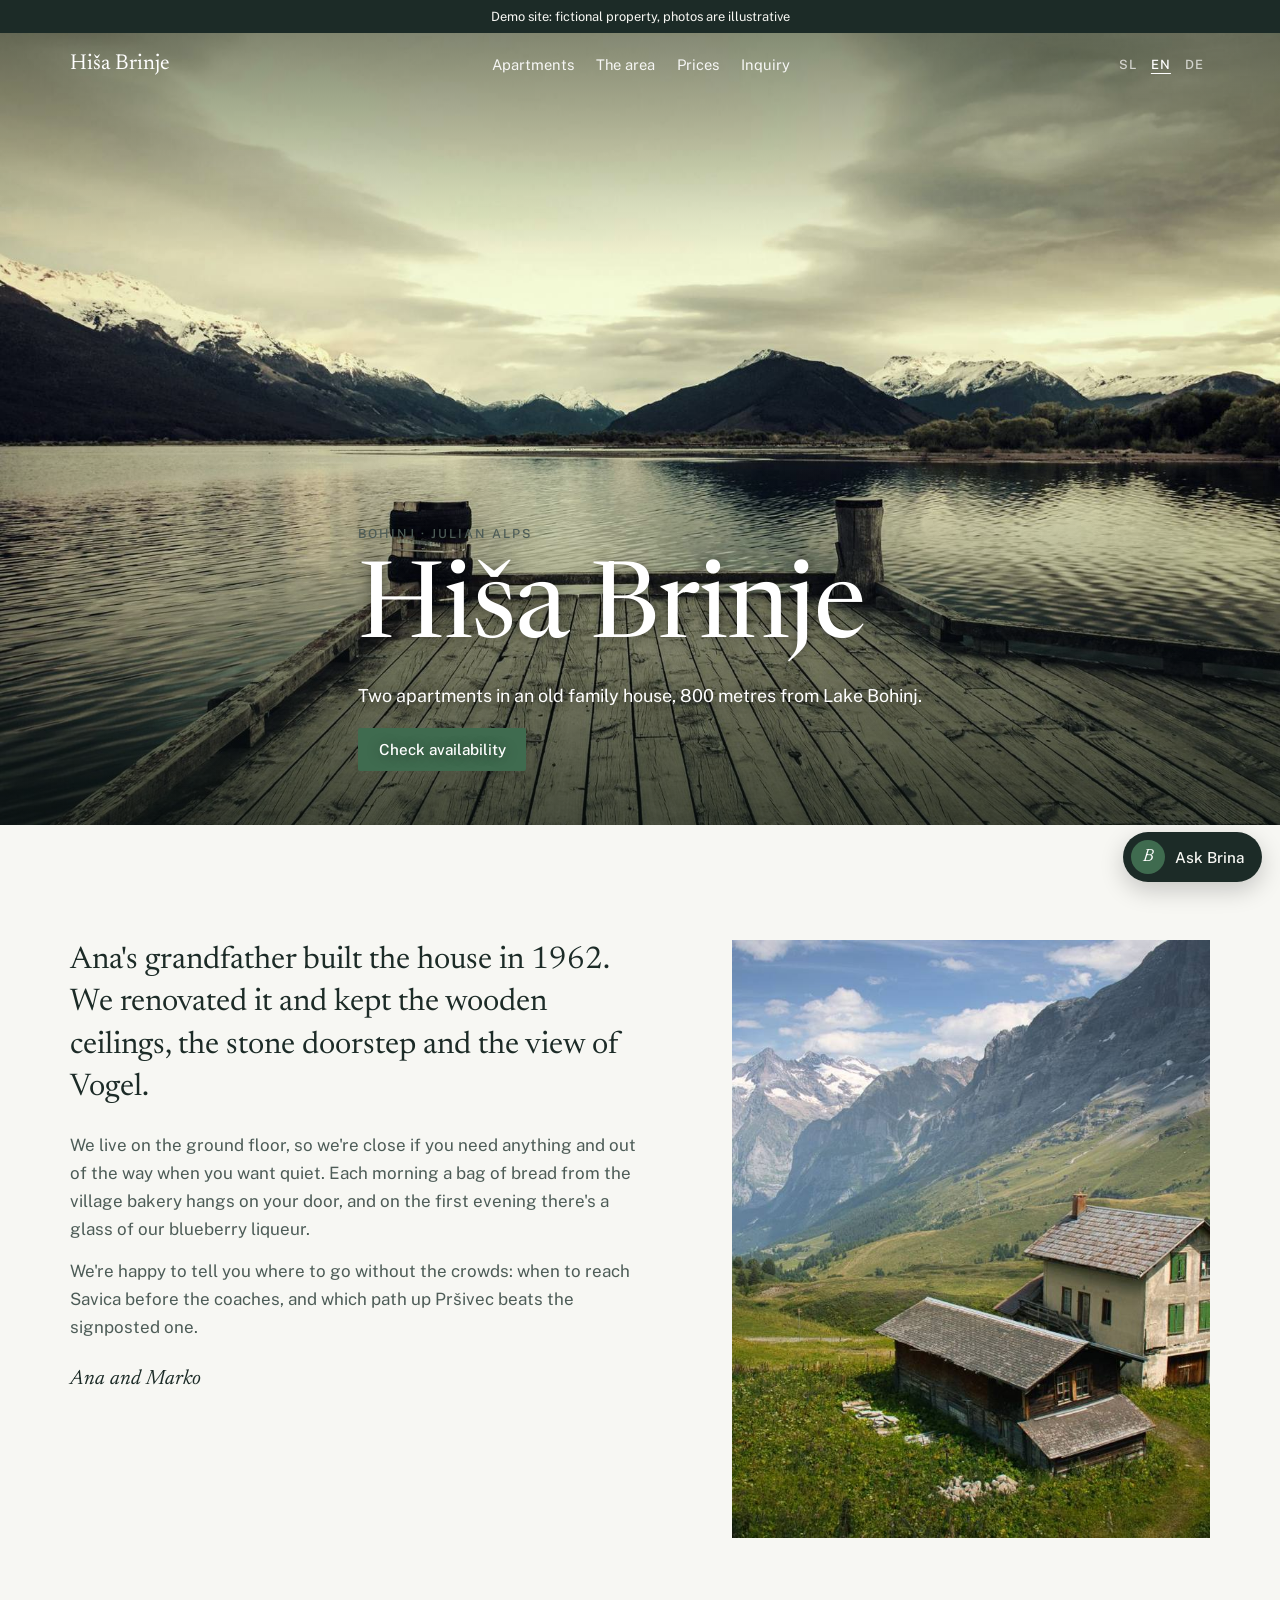
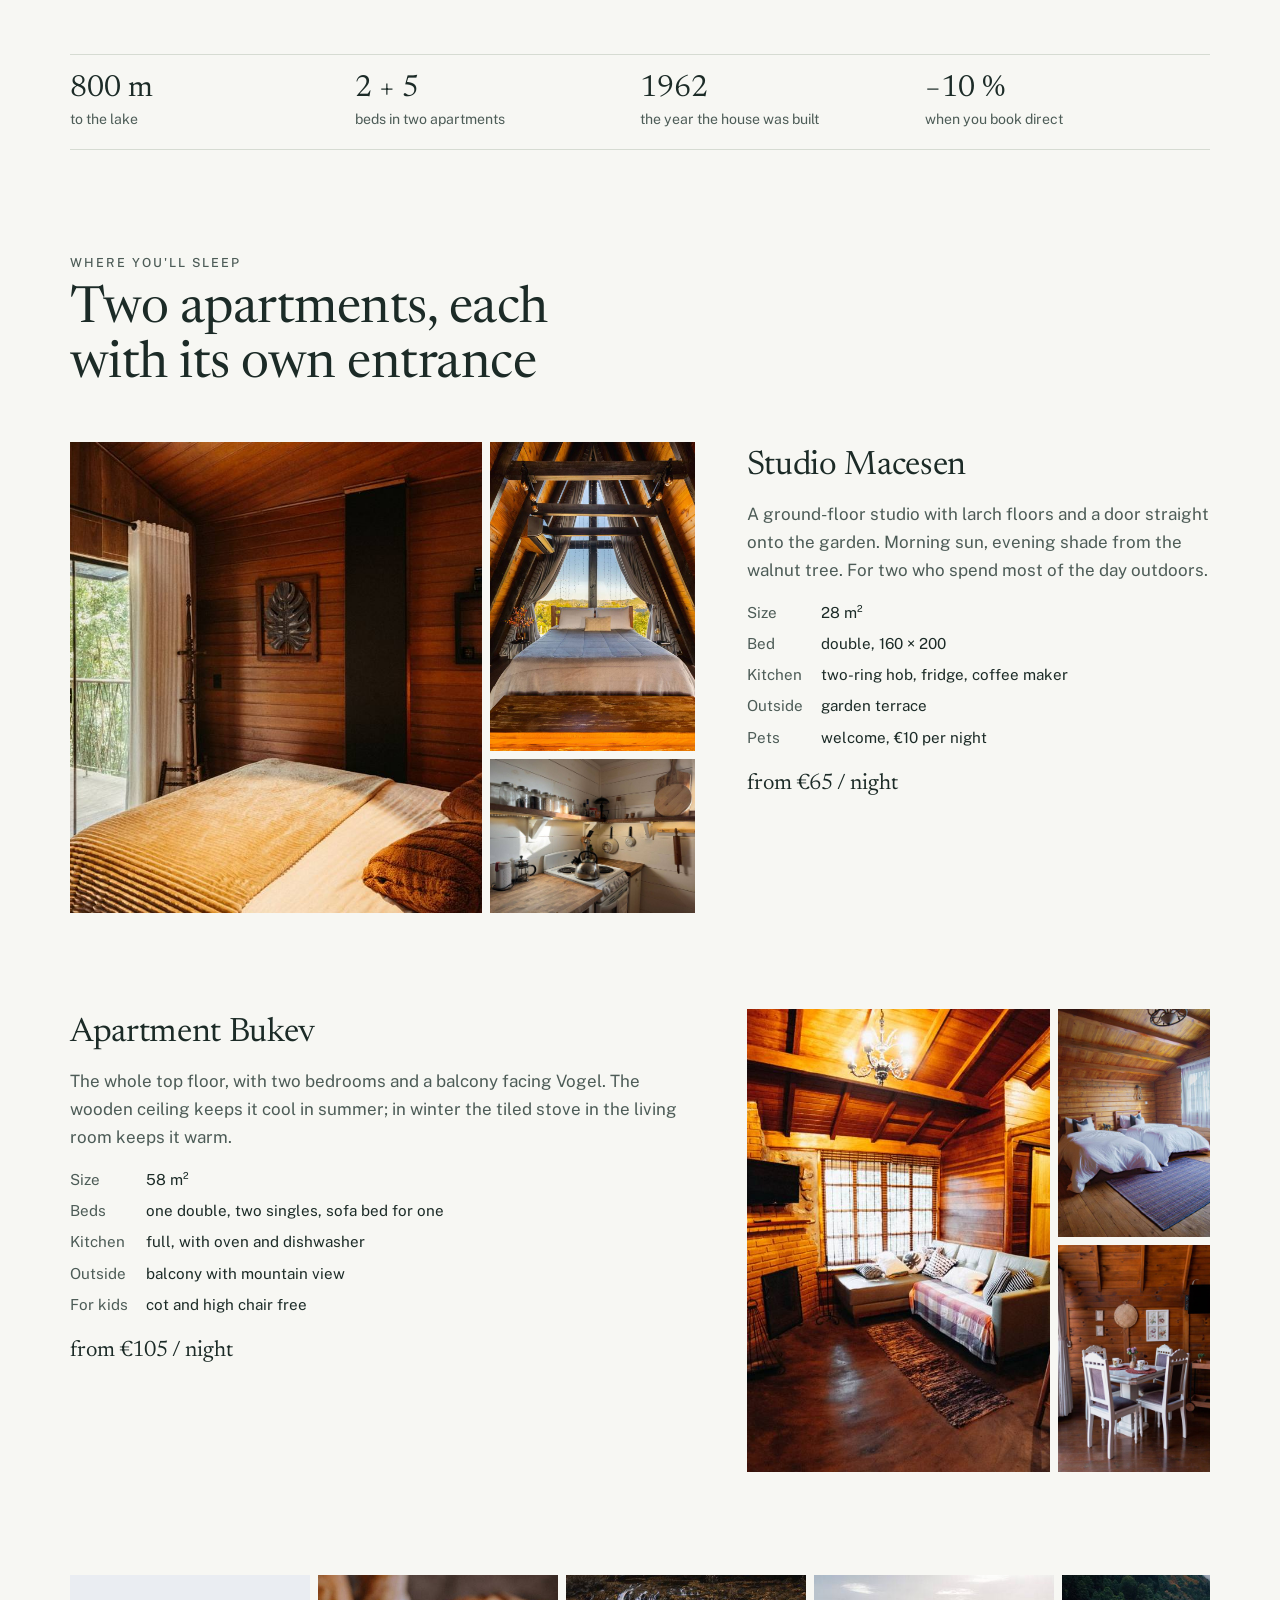
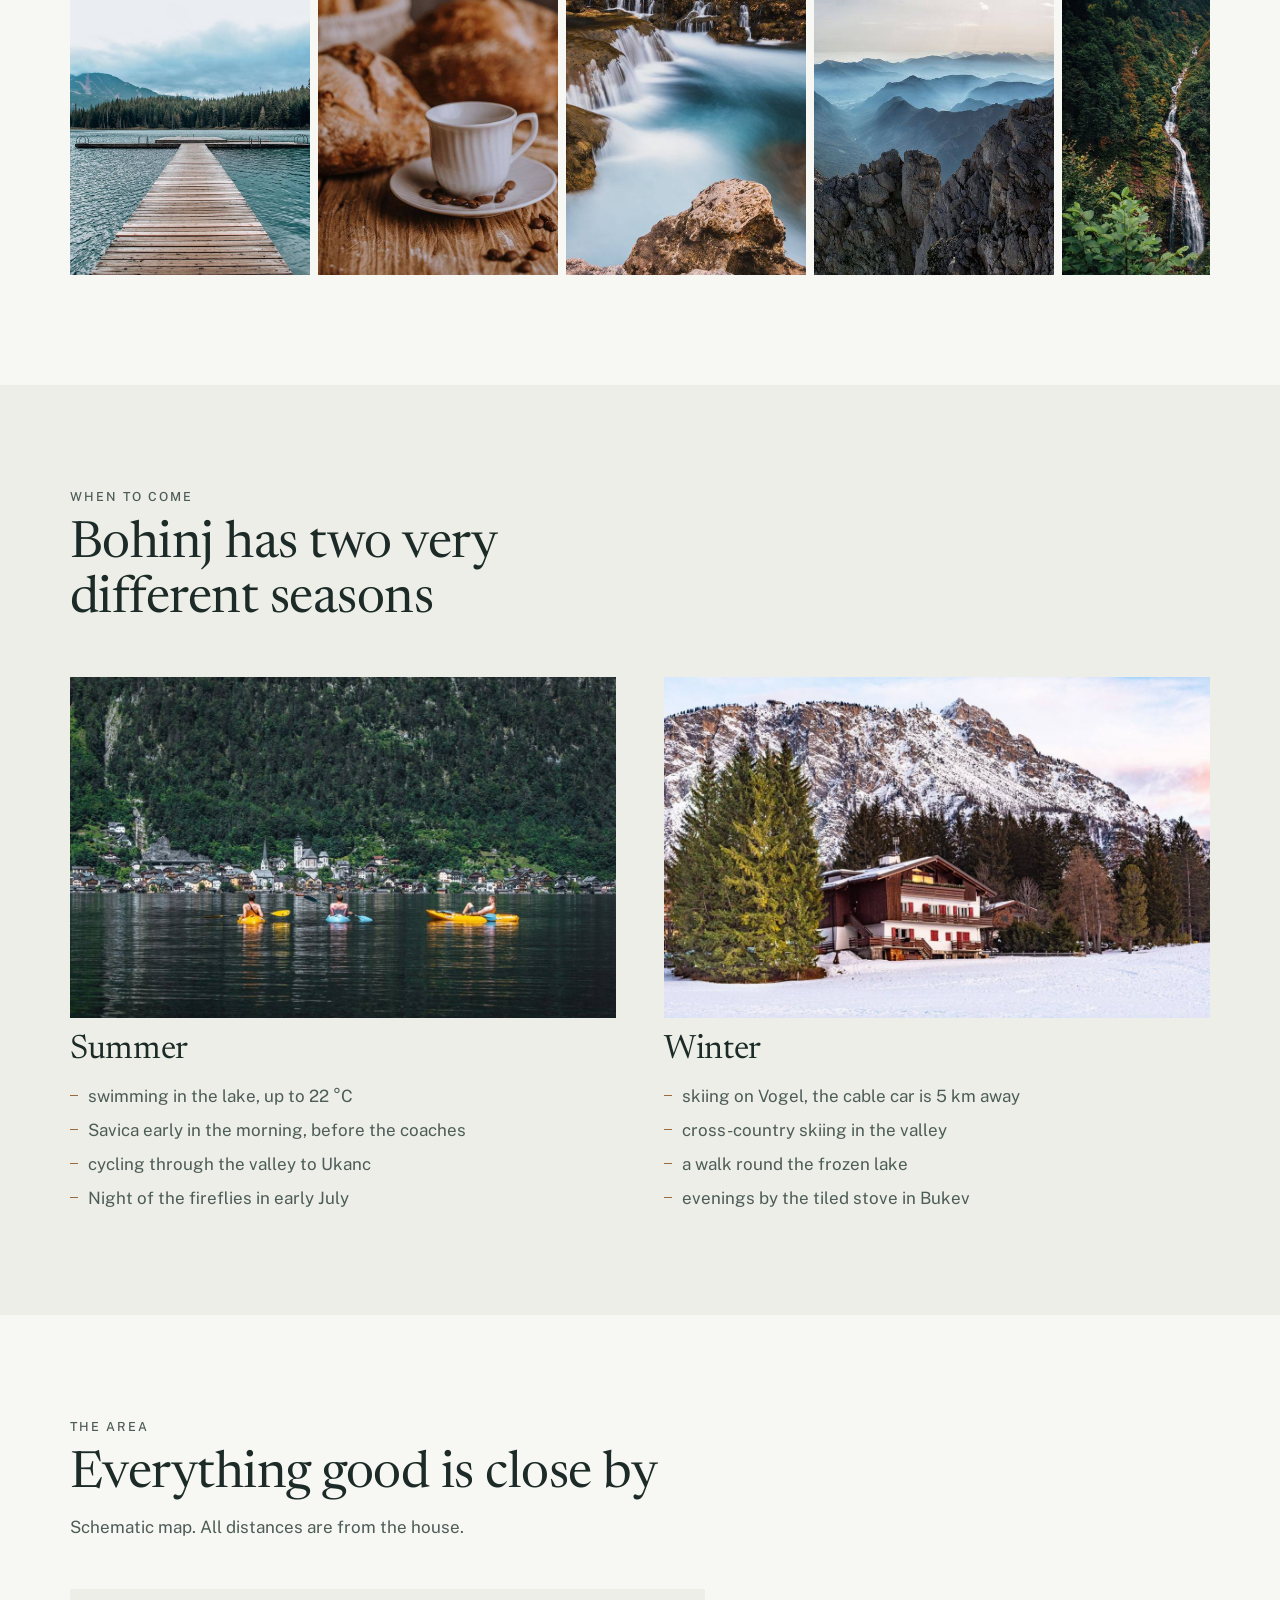
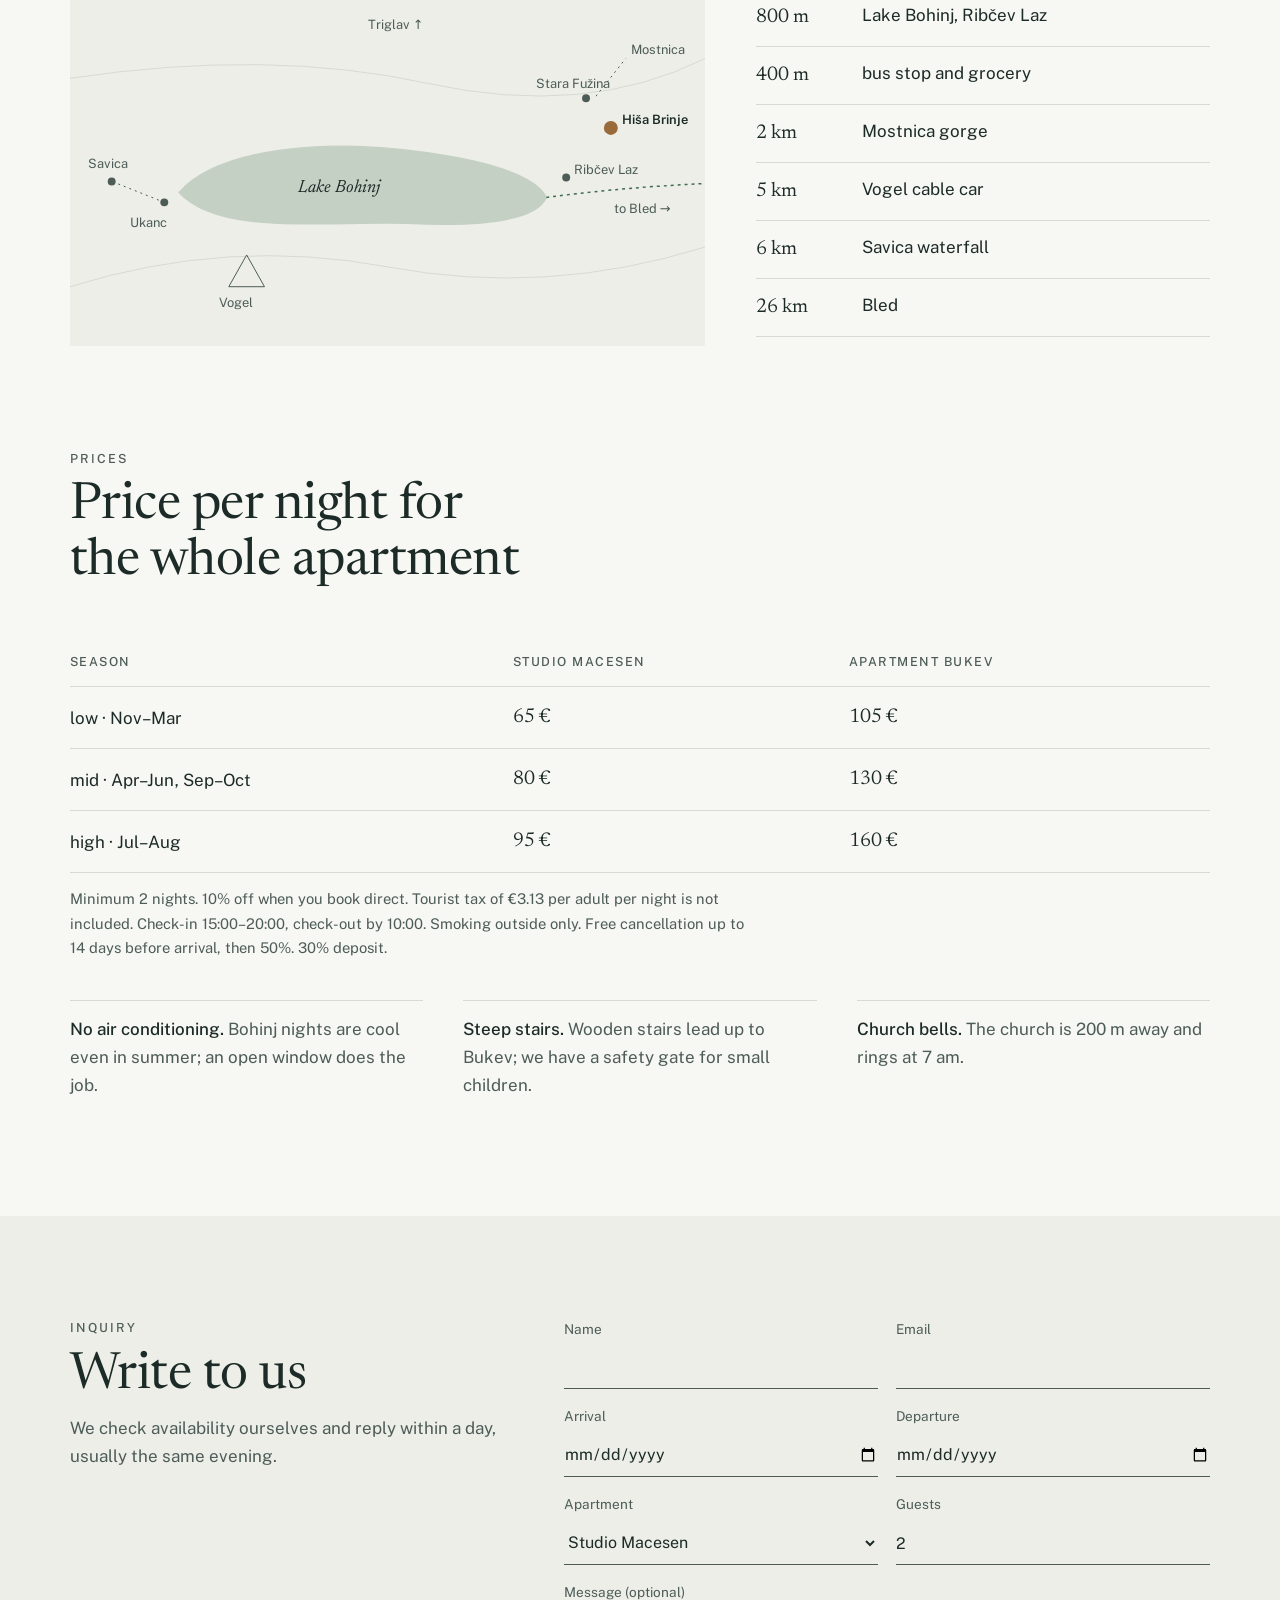
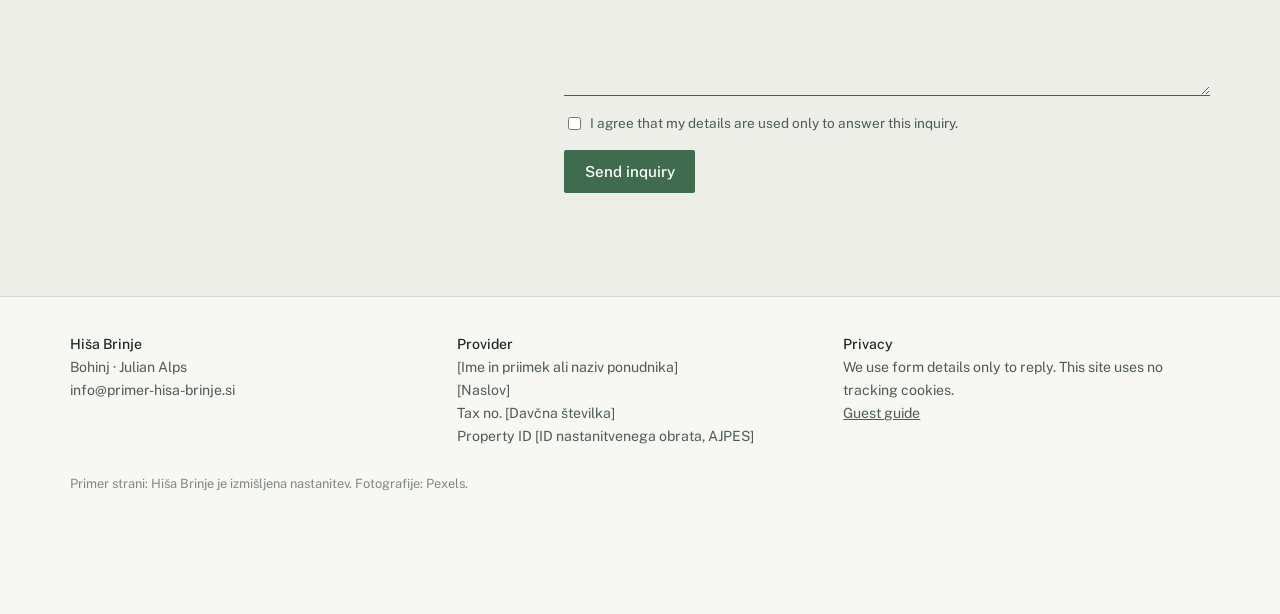
==== commit f5bfc0c3: "Dodaj opombo, da je stran primer Co-Authored-By: Claude Opus 5.5 (1M context) <noreply@anthropic.com" ====
--- a/index.html
+++ b/index.html
@@ -293,7 +293,7 @@
   <div><b data-c="name"></b><br><span data-c="place"></span><br><span id="contact"></span></div>
   <div id="legal"></div>
   <div><b data-t="privTitle"></b><br><span data-t="privText"></span><br><a href="vodic.html" data-t="guideLink"></a></div>
-</div></footer>
+</div><p class="g" style="font-size:.8rem;opacity:.7;margin-top:1.5rem">Primer strani: Hiša Brinje je izmišljena nastanitev. Fotografije: Pexels.</p></footer>
 
 <div class="bar"><span id="barPrice"></span><a class="btn" href="#povprasevanje" data-t="ctaCheck"></a></div>
 
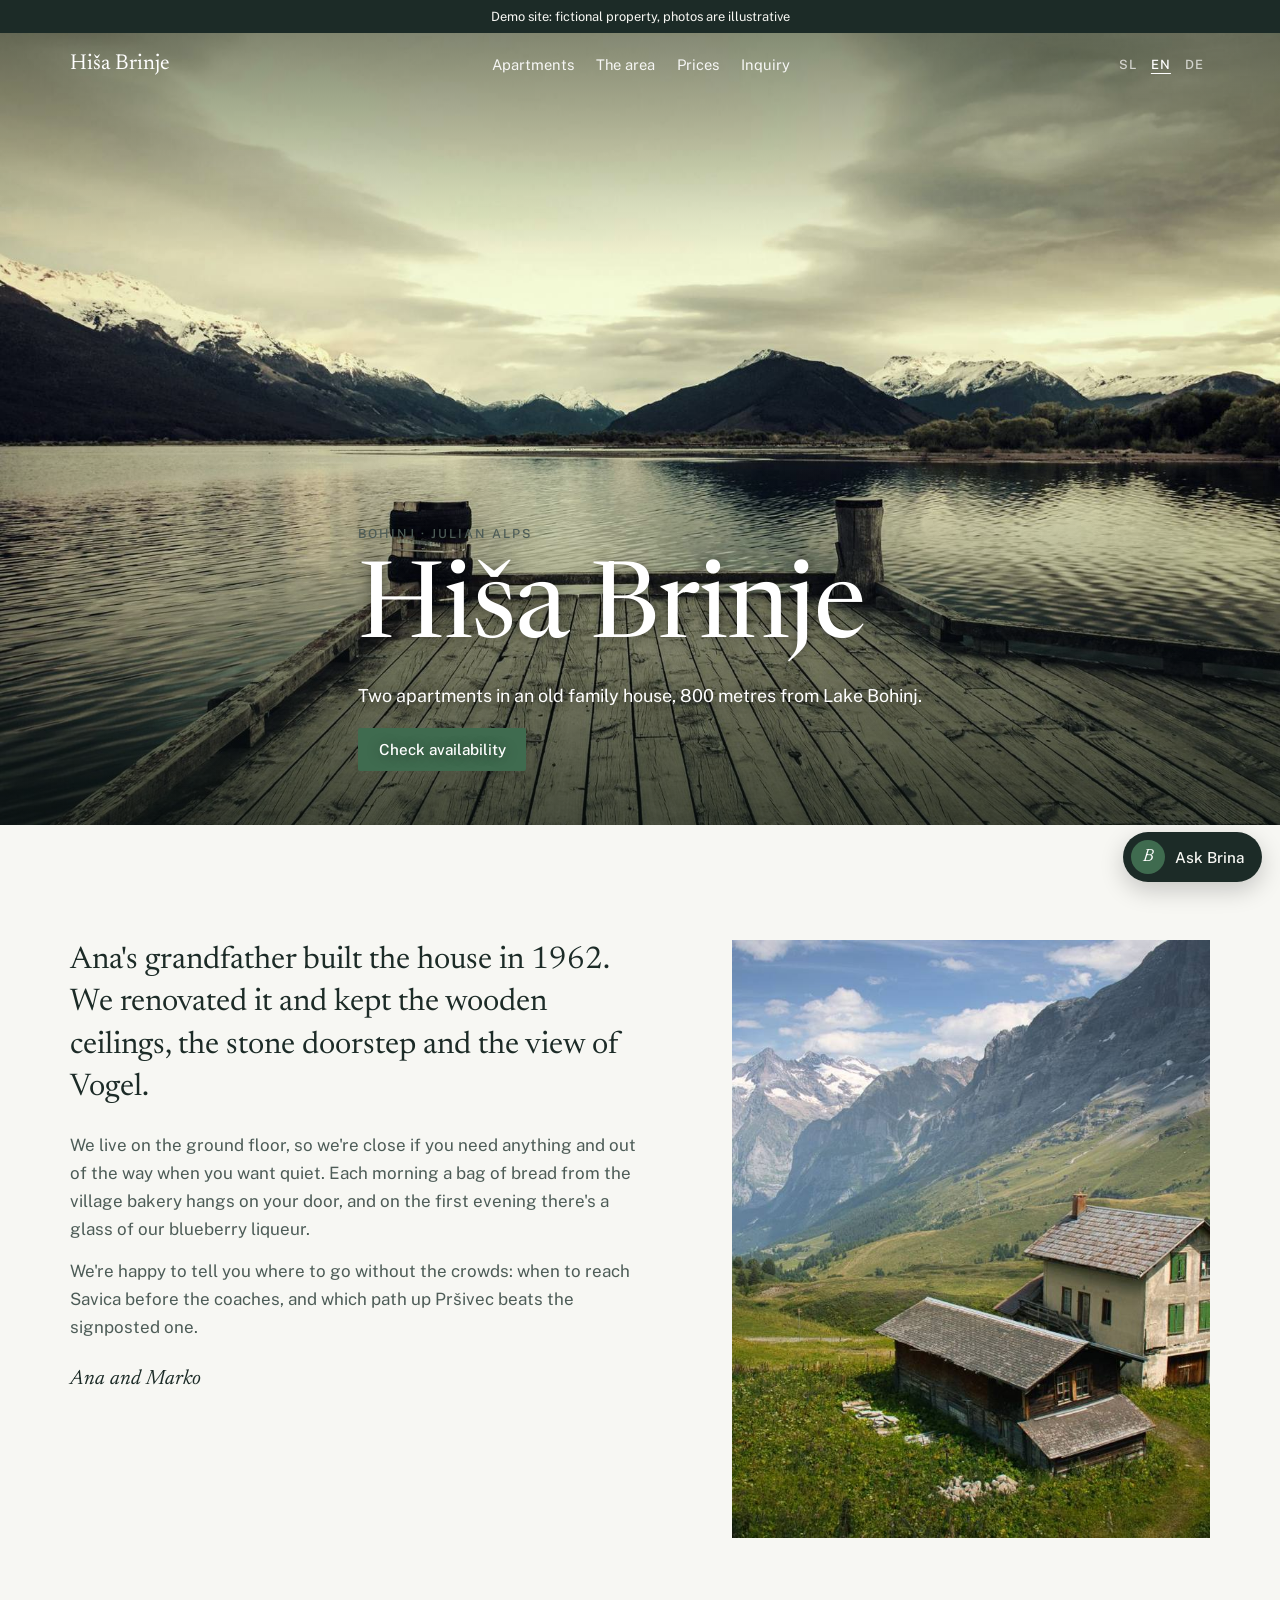
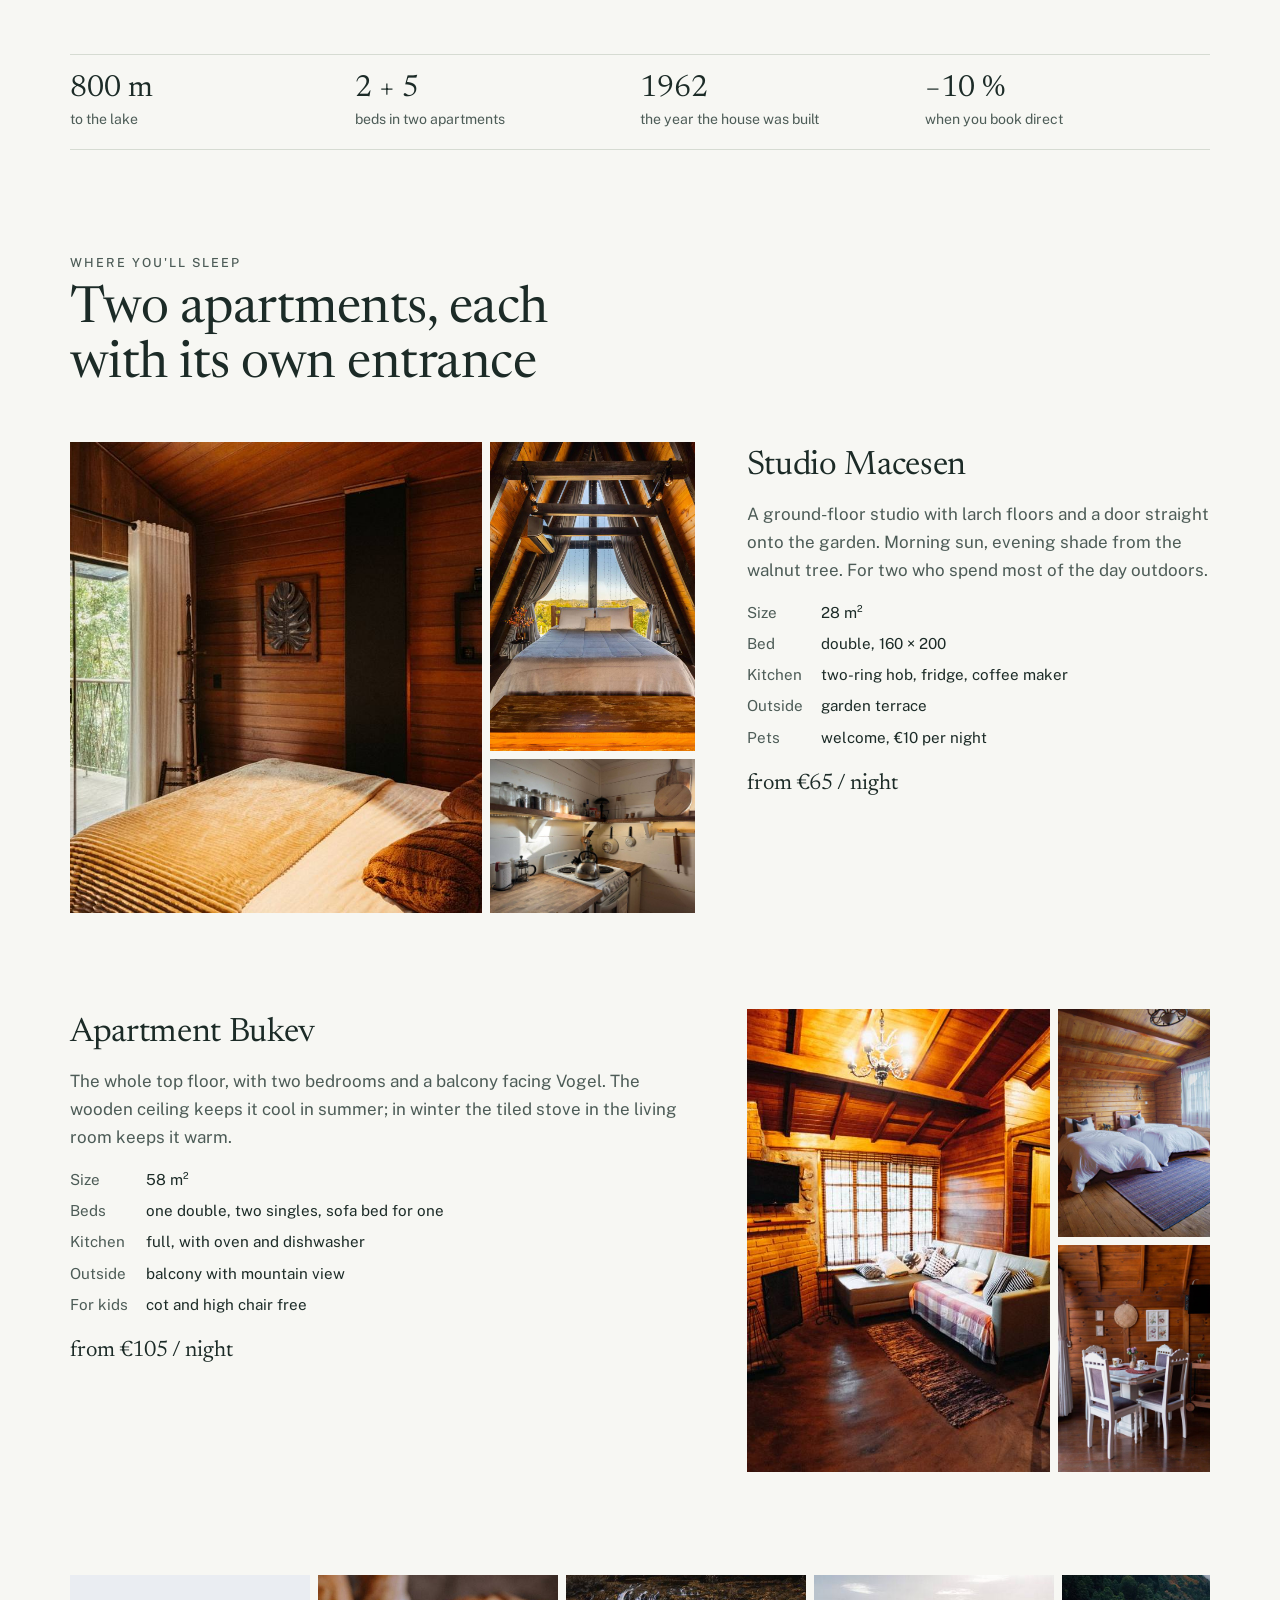
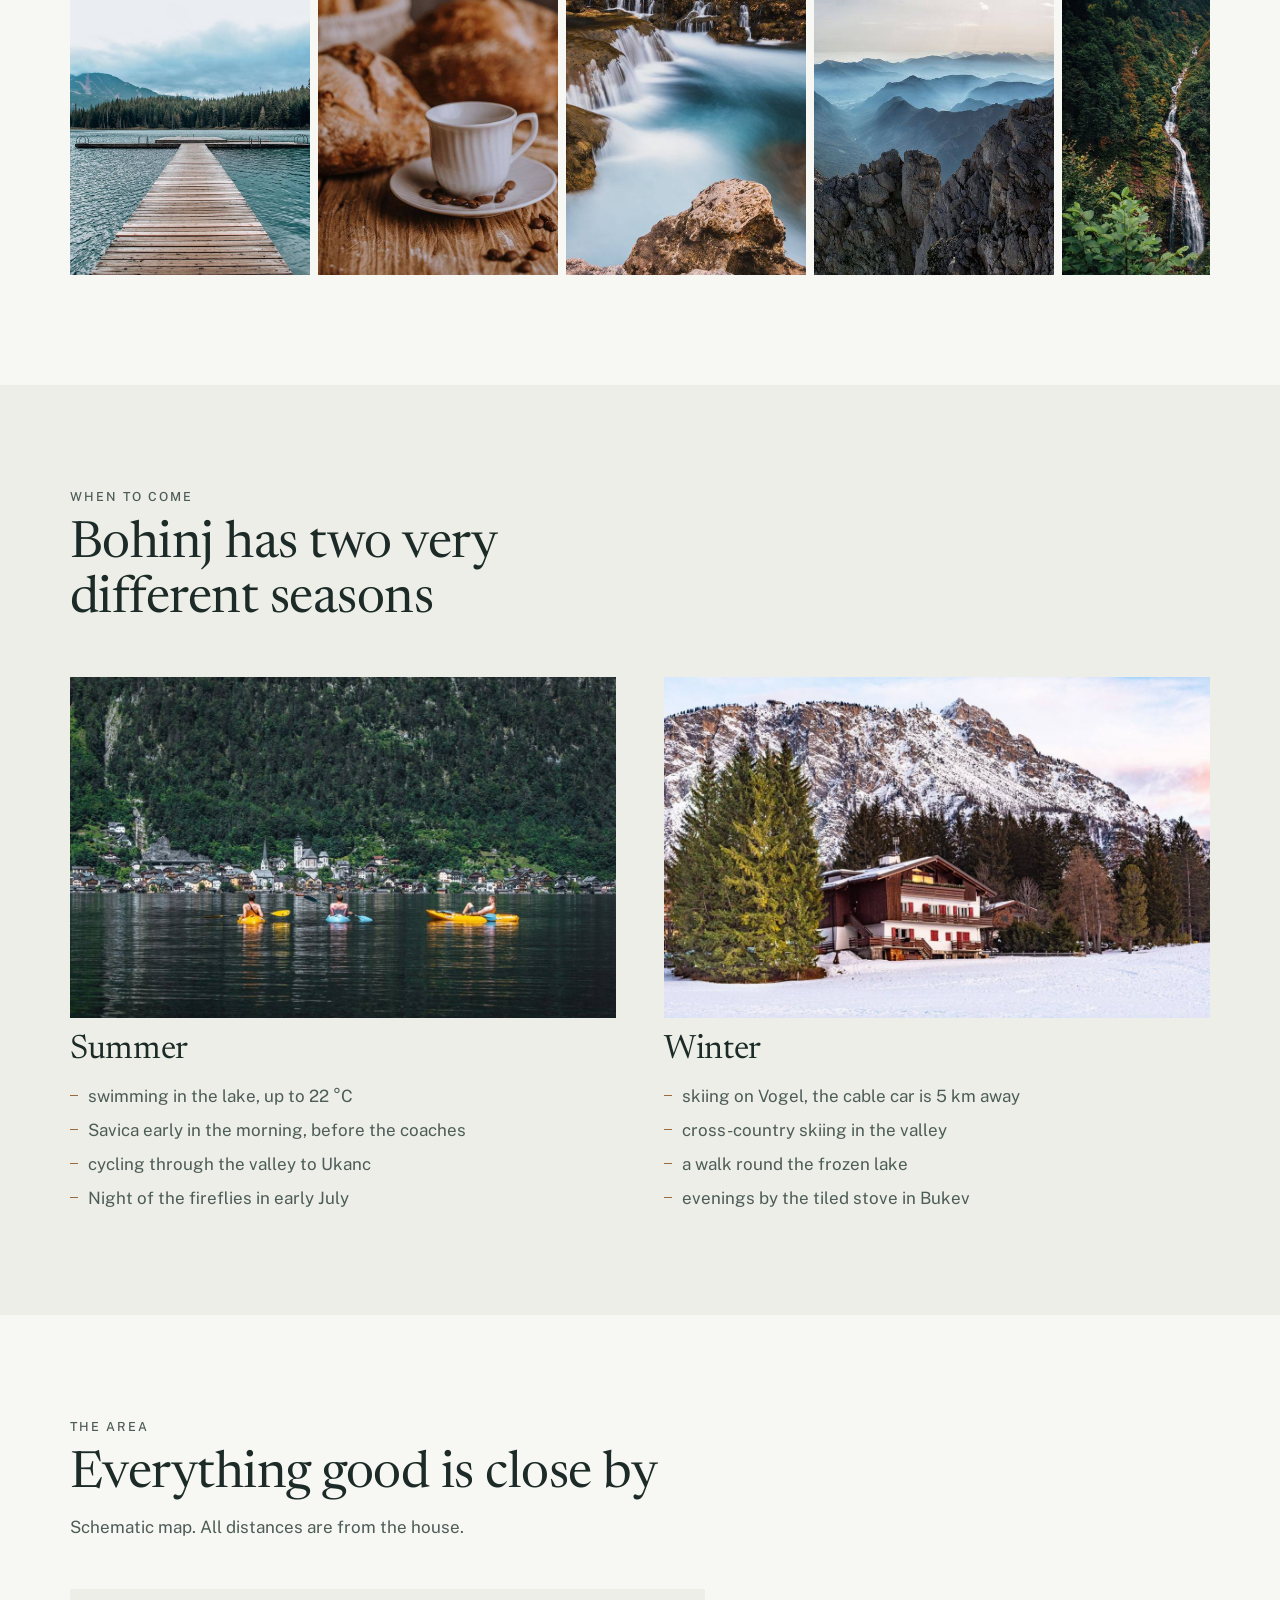
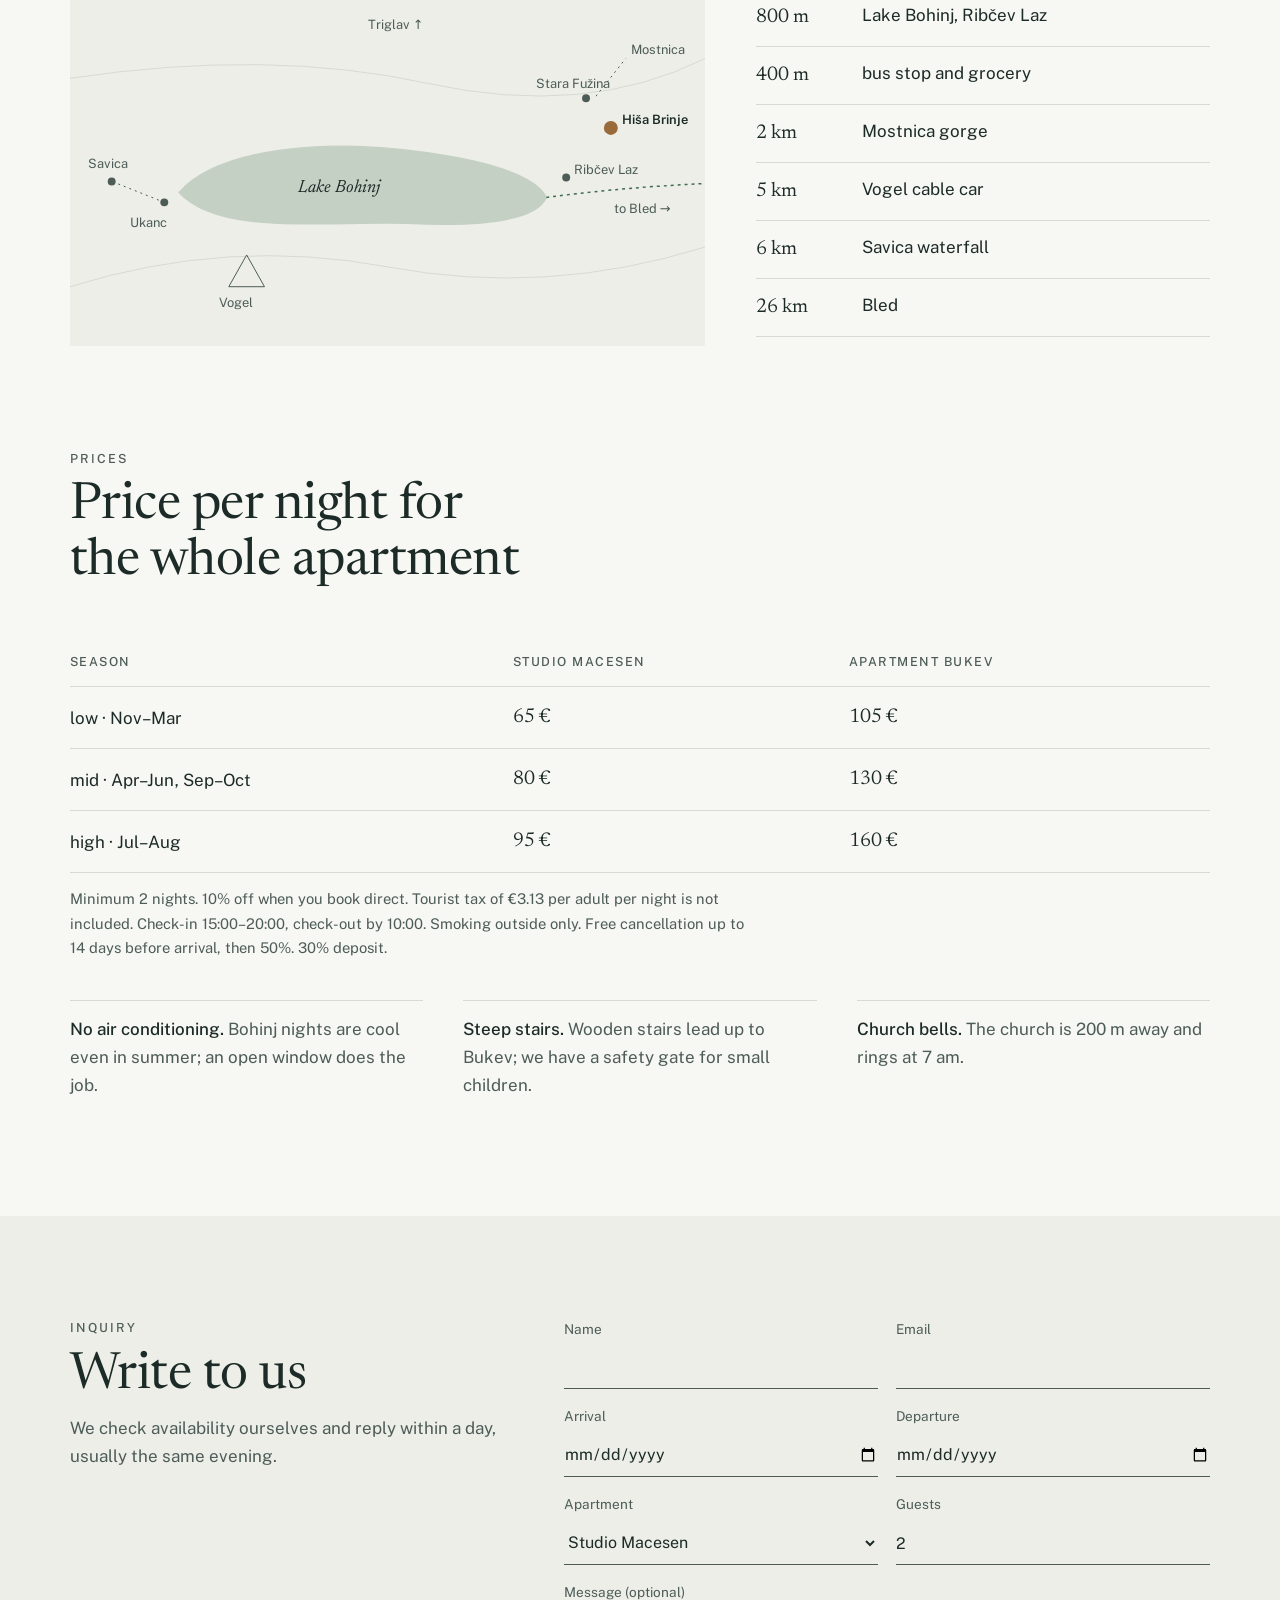
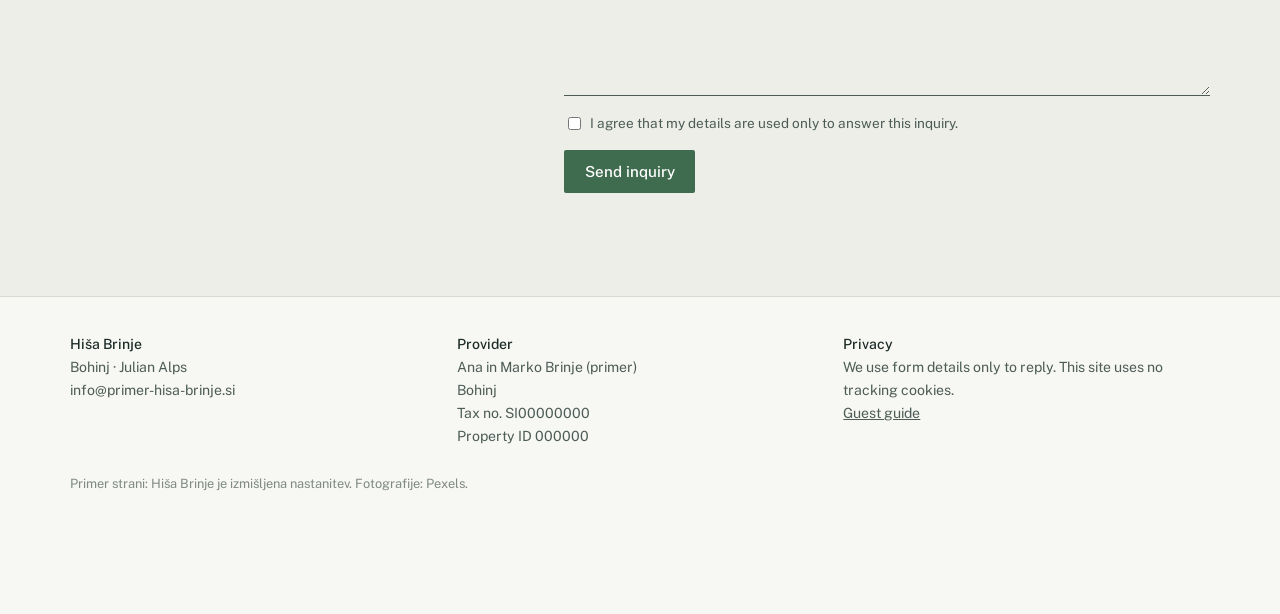
==== commit 456821a1: "Primer podatkov ponudnika namesto oklepajev Co-Authored-By: Claude Opus 5.5 (1M context) <noreply@an" ====
--- a/index.html
+++ b/index.html
@@ -378,7 +378,7 @@
     {"b":{"sl":"Zvonovi.","en":"Church bells.","de":"Kirchenglocken."},"t":{"sl":"Cerkev je 200 m stran in zvoni ob 7. zjutraj.","en":"The church is 200 m away and rings at 7 am.","de":"Die Kirche ist 200 m entfernt und läutet um 7 Uhr."}}
   ],
   "rules":{"sl":"Prihod 15:00–20:00, odhod do 10:00. Kajenje samo zunaj. Brezplačna odpoved do 14 dni pred prihodom, nato 50 %. Predplačilo 30 %.","en":"Check-in 15:00–20:00, check-out by 10:00. Smoking outside only. Free cancellation up to 14 days before arrival, then 50%. 30% deposit.","de":"Anreise 15:00–20:00, Abreise bis 10:00. Rauchen nur draußen. Kostenlose Stornierung bis 14 Tage vor Anreise, danach 50 %. 30 % Anzahlung."},
-  "legal":{"provider":"[Ime in priimek ali naziv ponudnika]","address":"[Naslov]","taxId":"[Davčna številka]","rno":"[ID nastanitvenega obrata, AJPES]"},
+  "legal":{"provider":"Ana in Marko Brinje (primer)","address":"Bohinj","taxId":"SI00000000","rno":"000000"},
   "images":{
     "hero":{"src":"slike/hero.jpg","sl":"Jutro ob jezeru","en":"Morning by the lake","de":"Morgen am See"},
     "hosts":{"src":"slike/gostitelja.jpg","sl":"Hiša Brinje z vrta","en":"The house from the garden","de":"Das Haus vom Garten aus"},
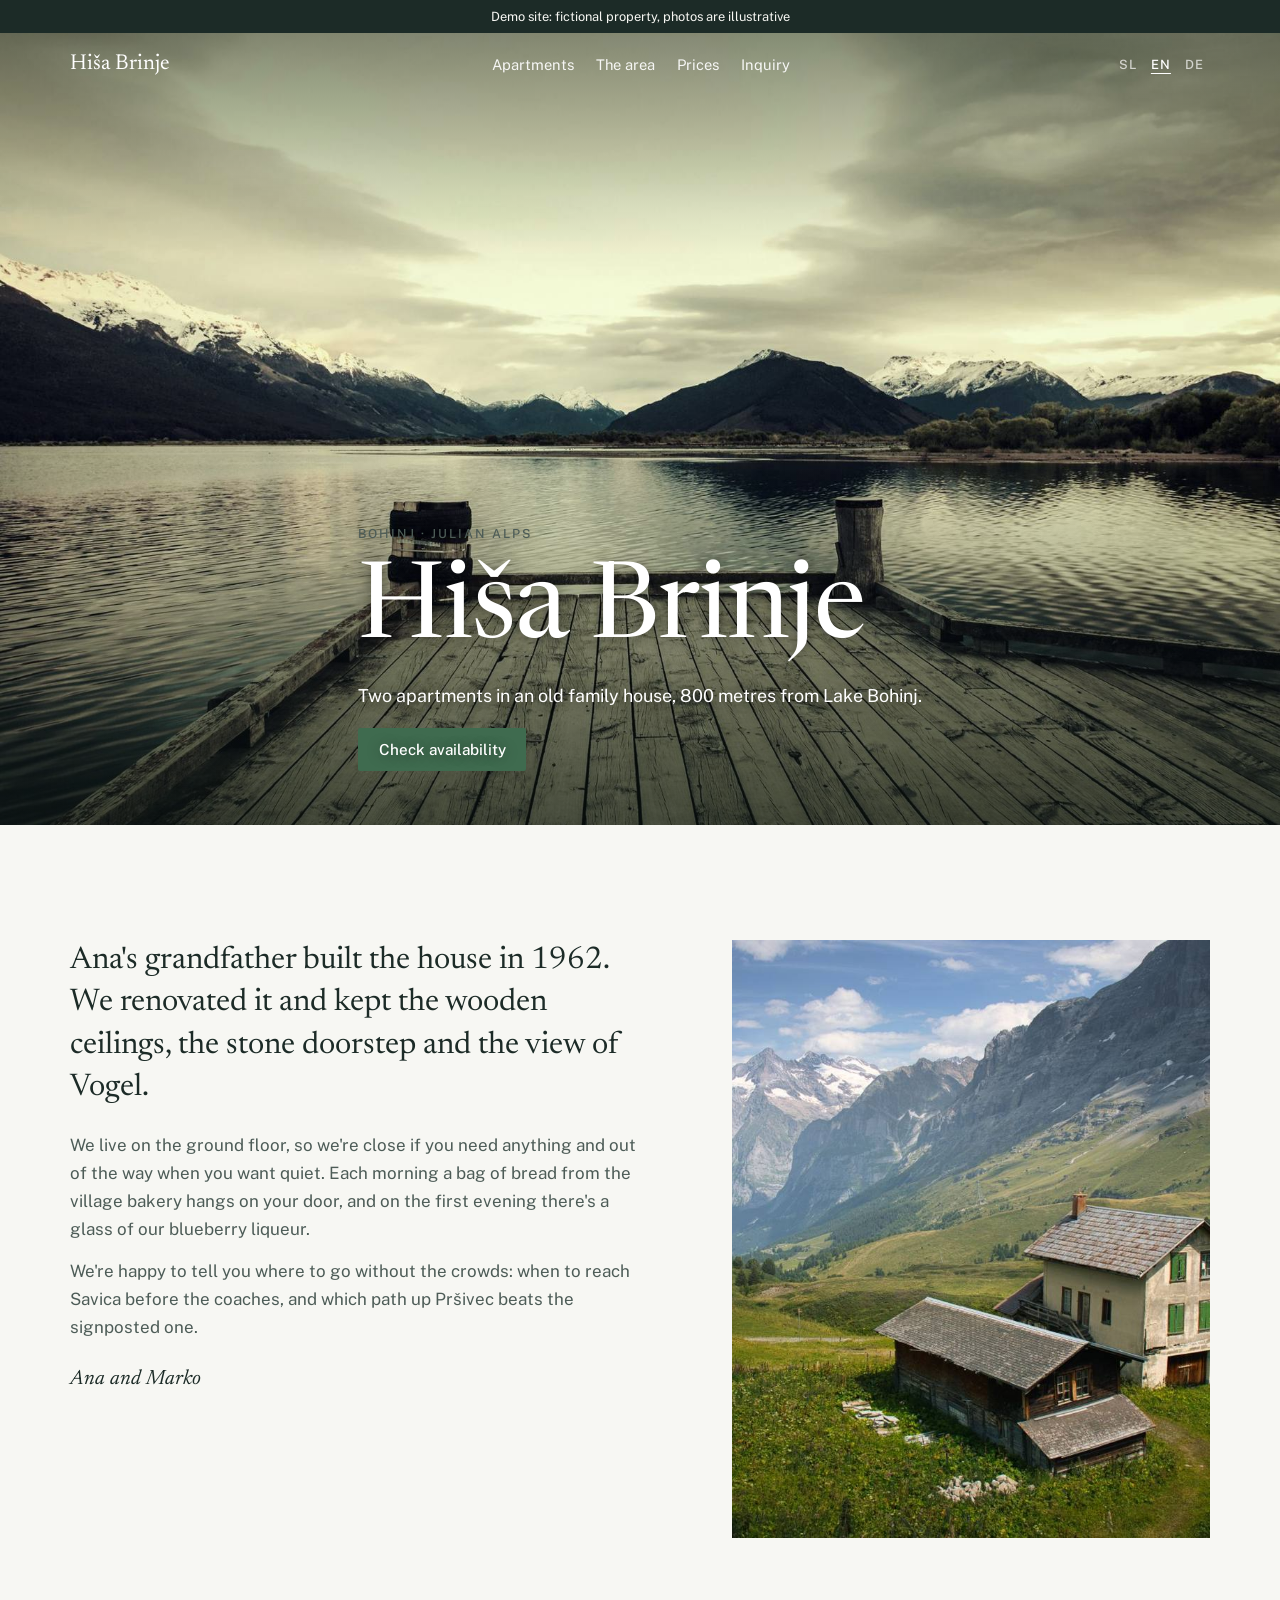
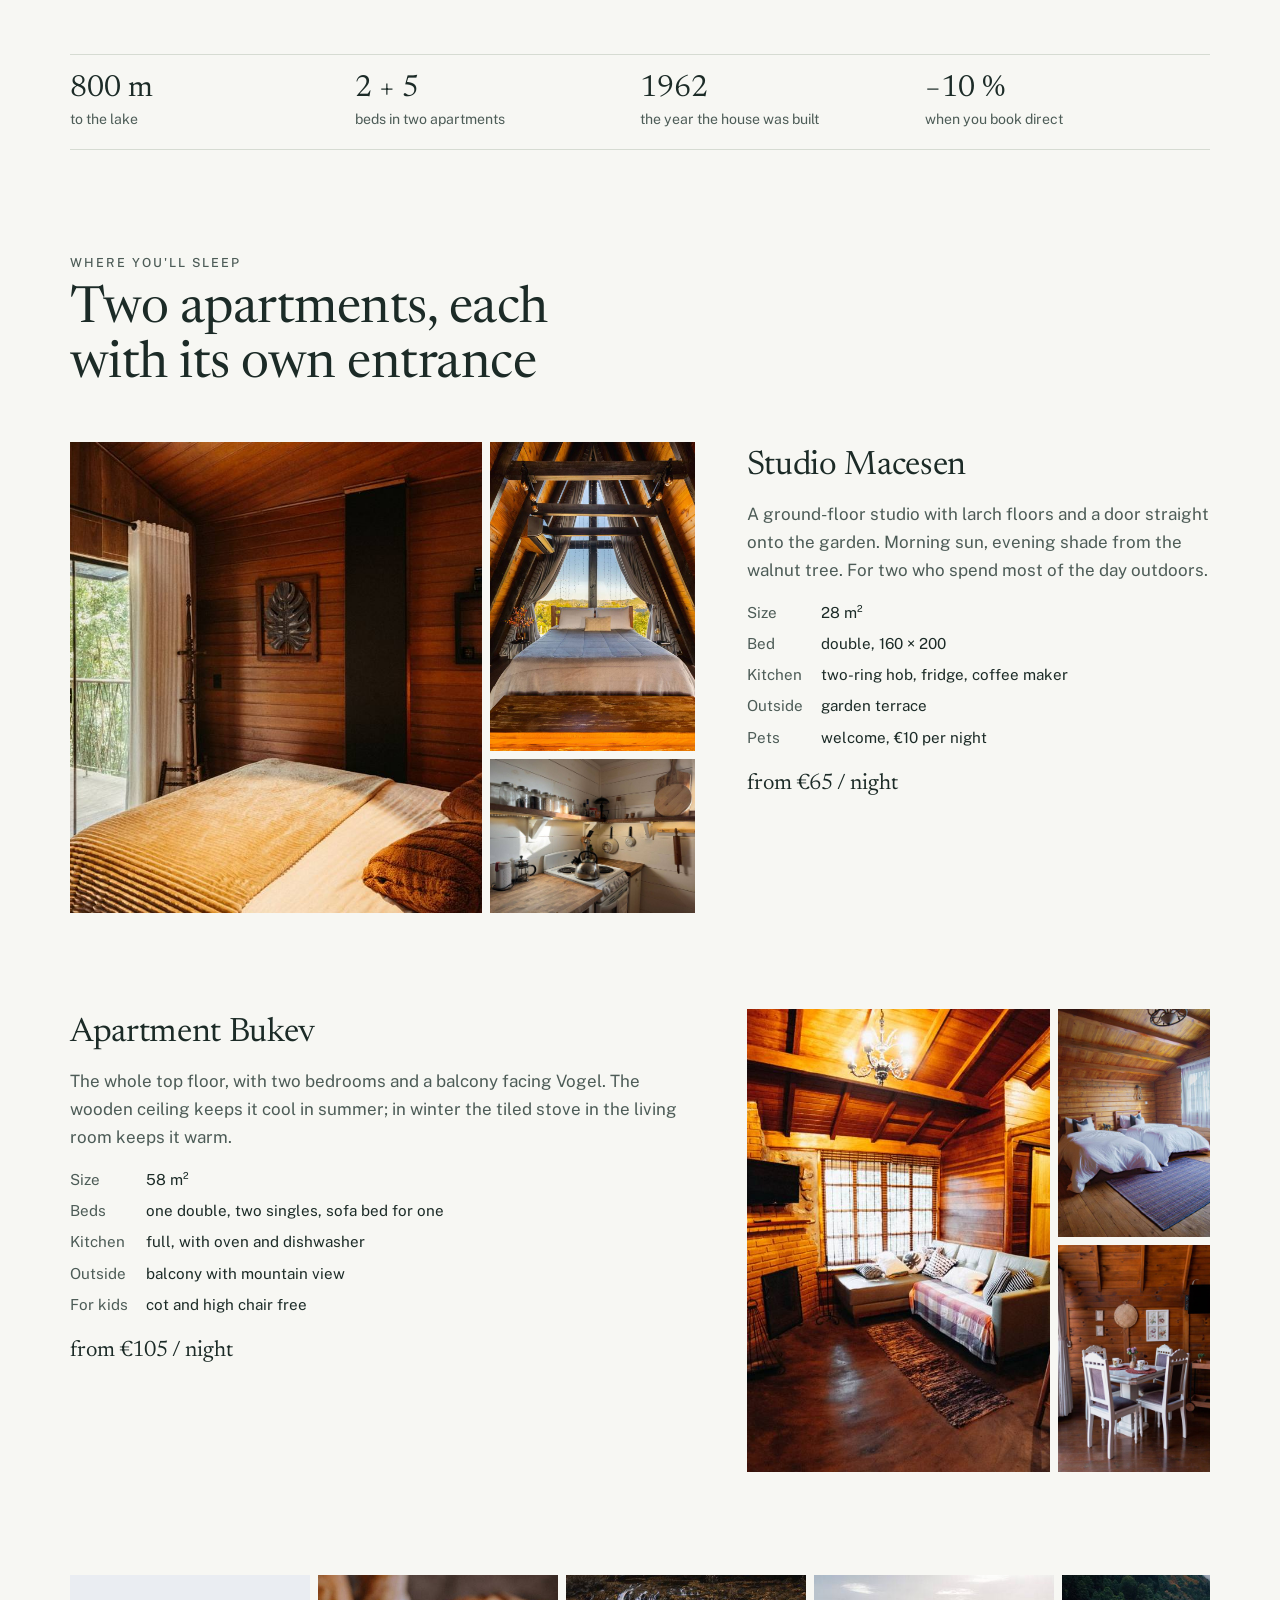
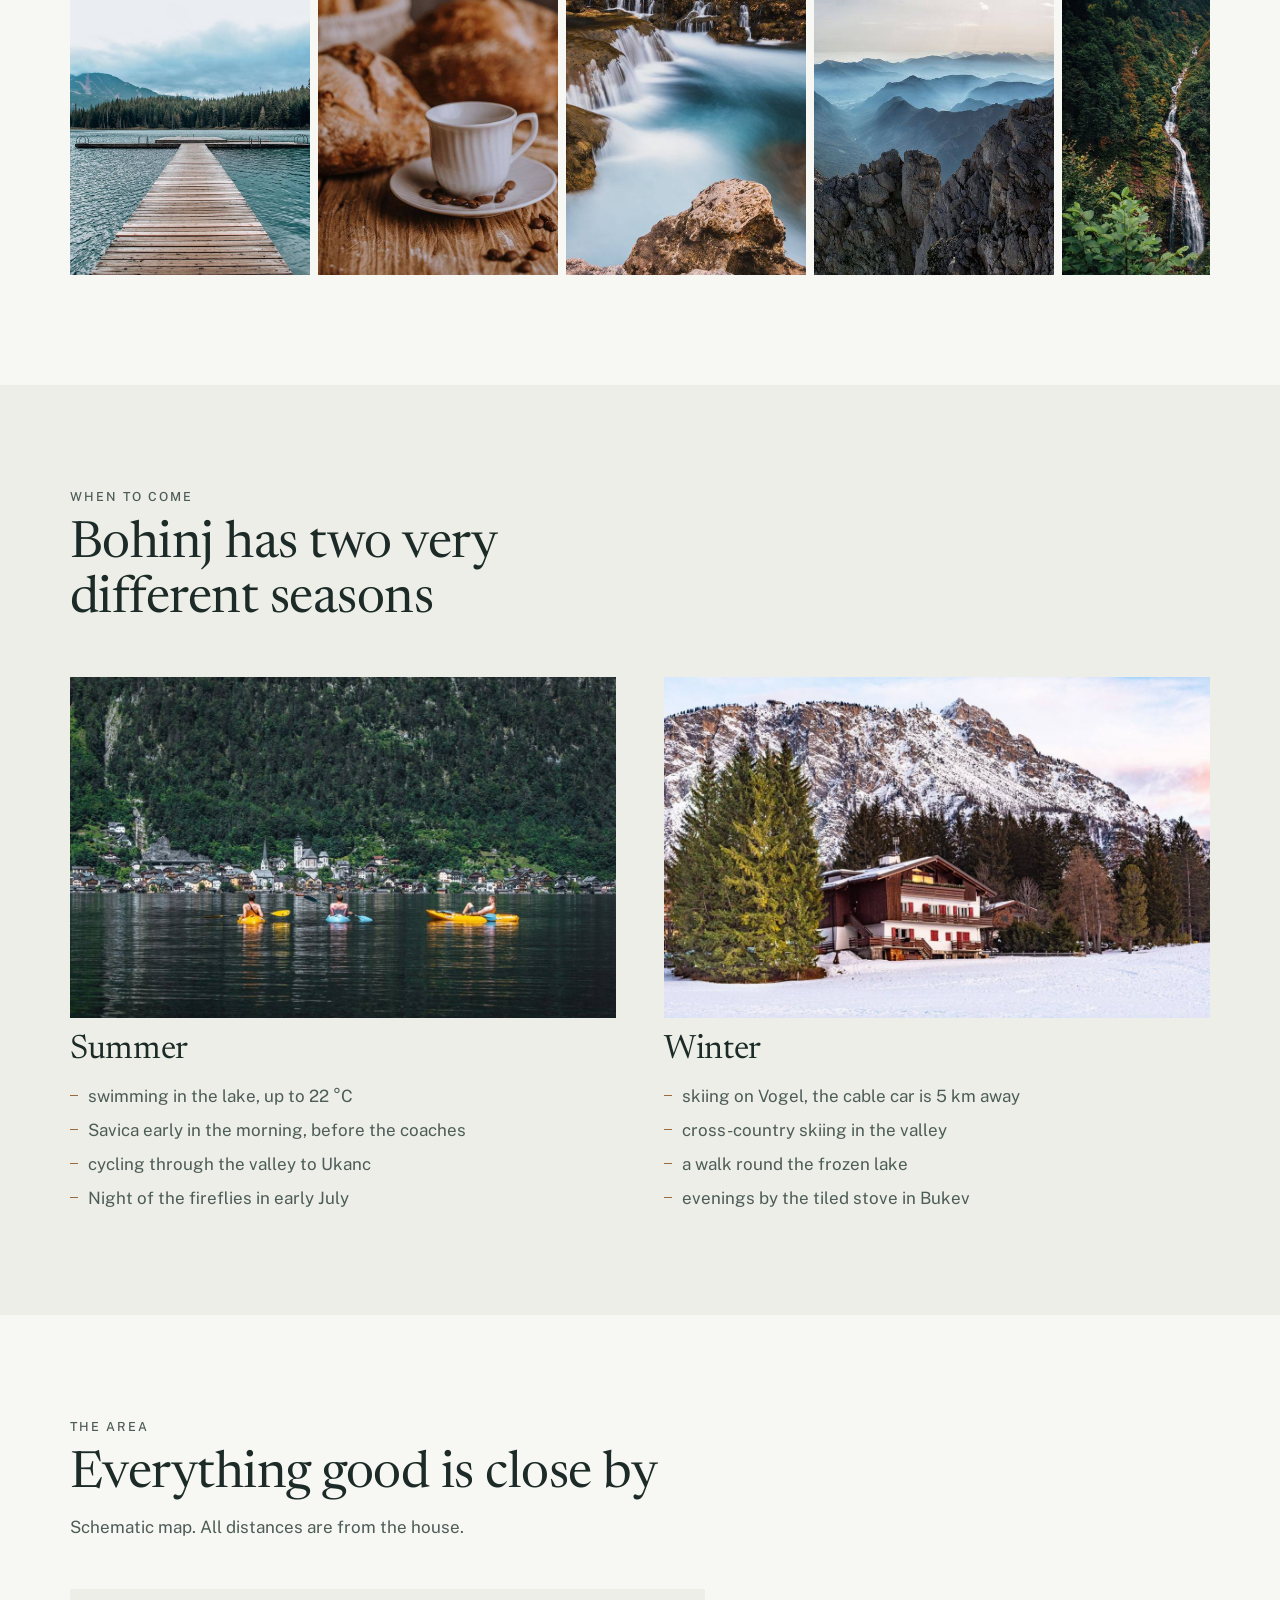
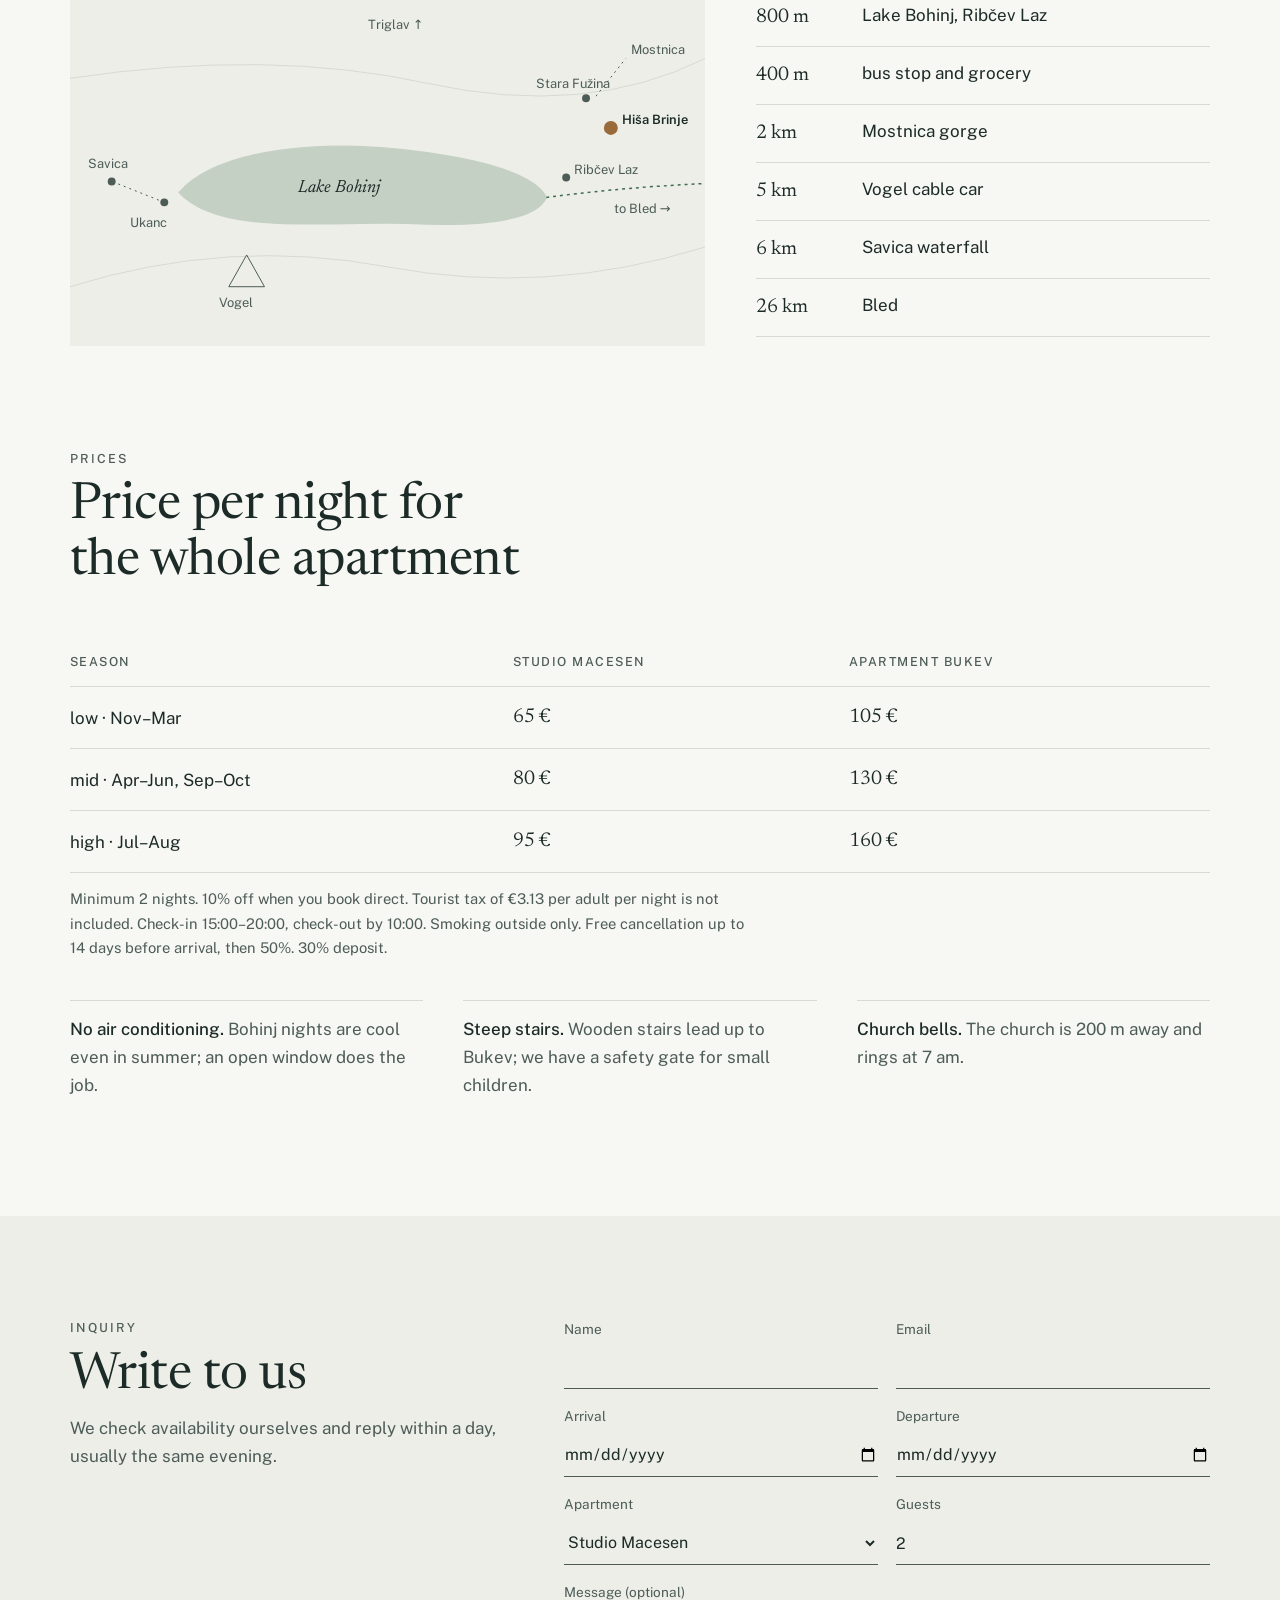
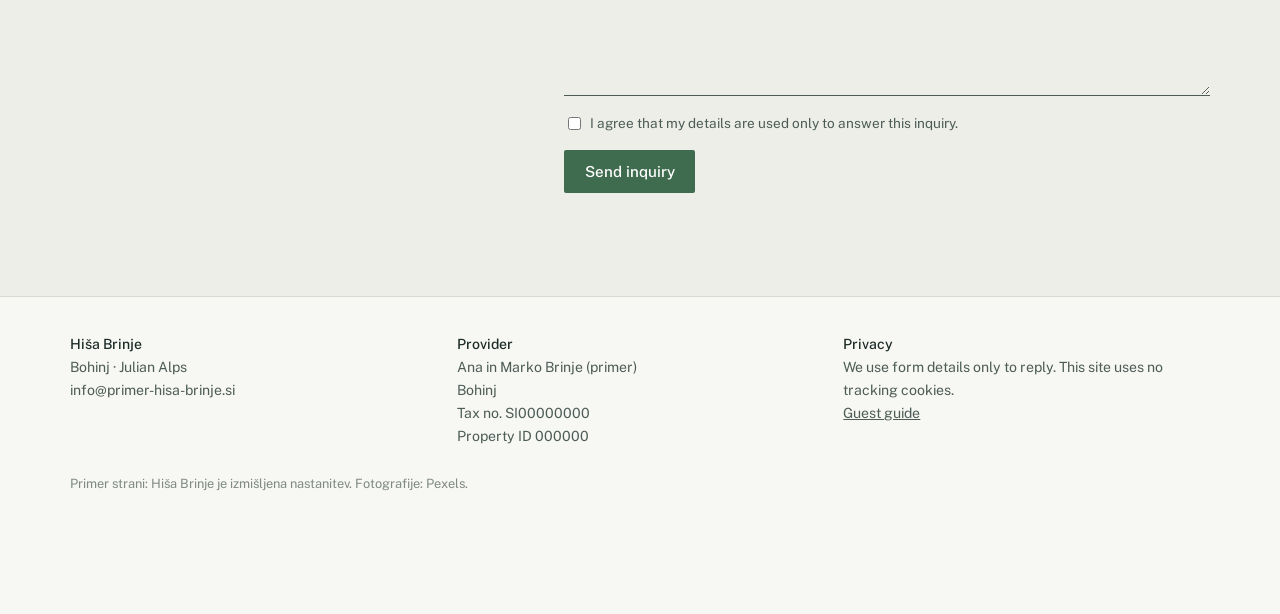
==== commit 20b118cc: "Skrij klepetalnik na javnem primeru Co-Authored-By: Claude Opus 5.5 <noreply@anthropic.com> Claude-S" ====
--- a/index.html
+++ b/index.html
@@ -207,6 +207,7 @@
 .chat form input{border:1px solid var(--rule);border-radius:999px;padding:10px 14px;background:var(--paper)}
 .chat form button{background:var(--moss);color:var(--moss-ink);border:0;border-radius:999px;padding:0 16px;font:500 .9rem var(--body);cursor:pointer}
 .ainote{font-size:.72rem;color:var(--ink-2);padding:0 16px 8px}
+.ask,.chat{display:none!important}
 </style>
 </head>
 <body>
